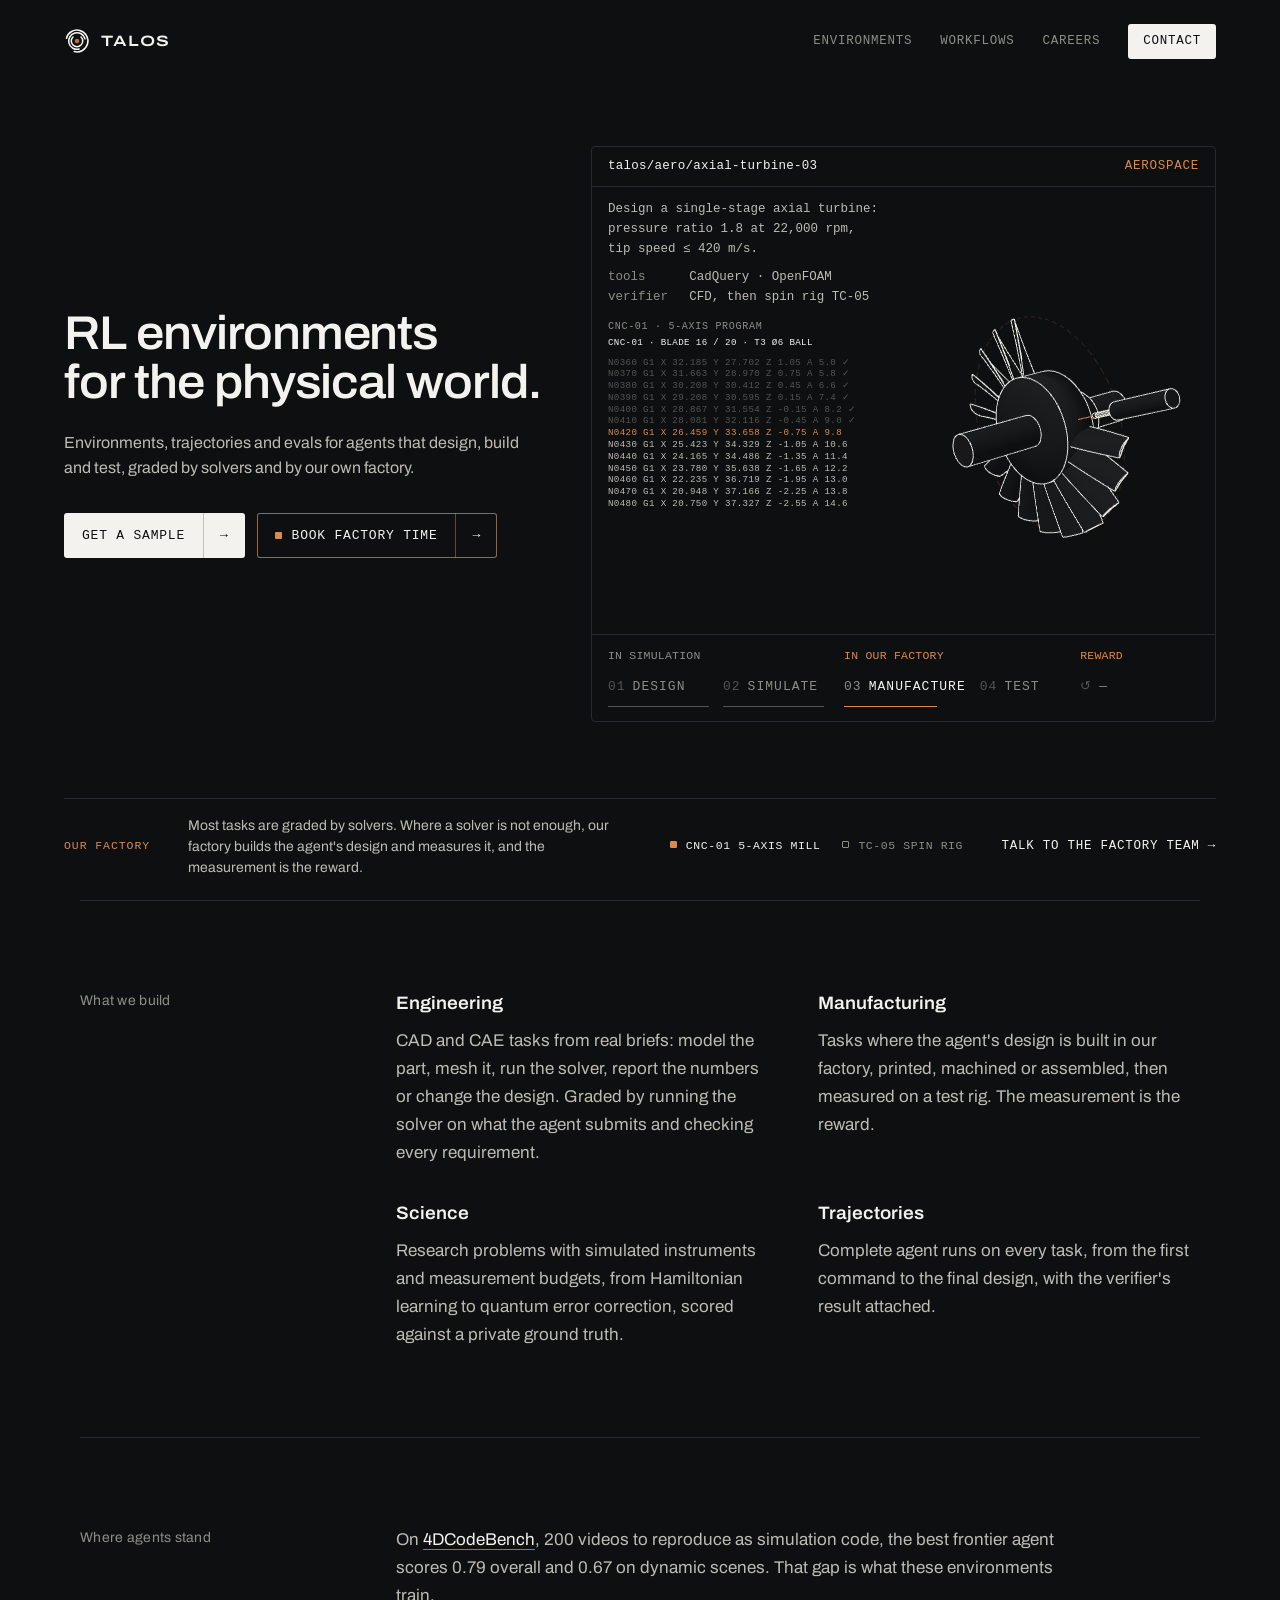
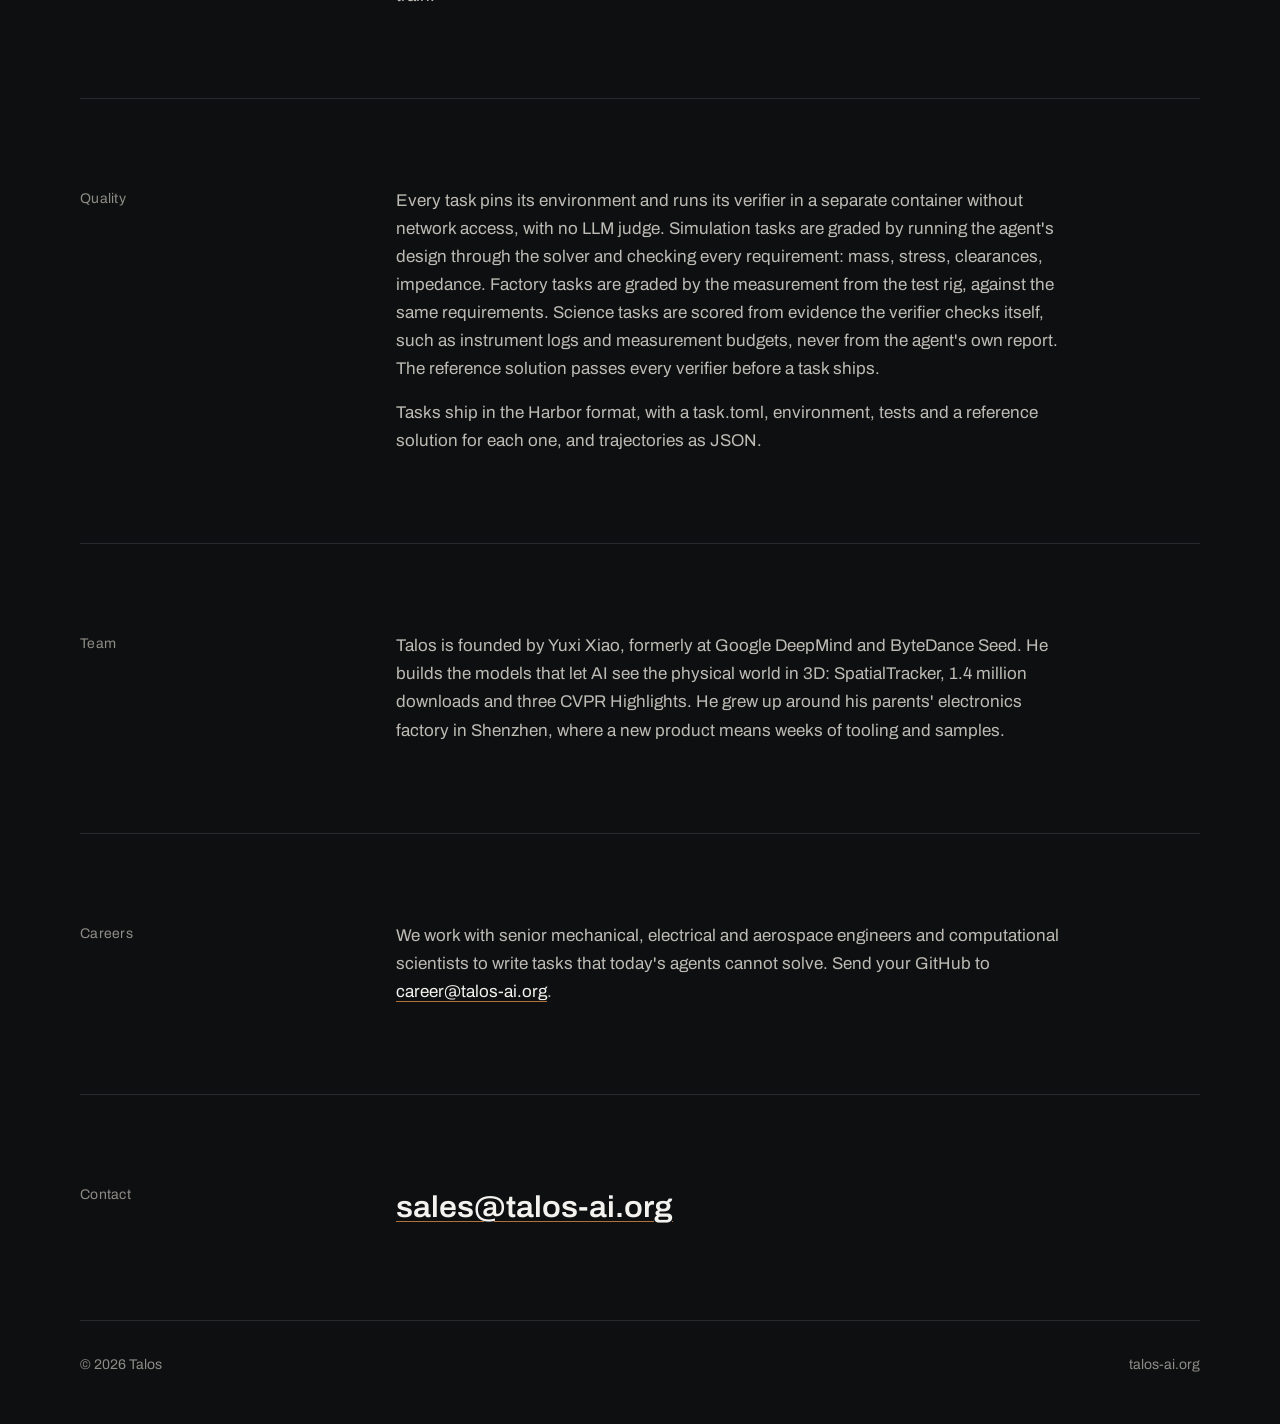
==== index.html @ b1396db5 "Align the copy with the hero, add proof, enlarge the panel type What we build now reads Engineering," ====
<!doctype html>
<html lang="en">
<head>
<meta charset="utf-8">
<meta name="viewport" content="width=device-width, initial-scale=1, viewport-fit=cover">
<meta name="description" content="RL environments, trajectories and evals for agents that design, build and test, graded by solvers and by our own factory.">
<link rel="icon" href="/favicon.ico" sizes="any">
<link rel="icon" href="/favicon.svg" type="image/svg+xml">
<link rel="apple-touch-icon" href="/apple-touch-icon.png">
<link rel="manifest" href="/site.webmanifest">
<meta name="theme-color" content="#0E0F11">
<meta property="og:type" content="website">
<meta property="og:title" content="Talos · RL environments for the physical world">
<meta property="og:description" content="RL environments, trajectories and evals for agents that design, build and test, graded by solvers and by our own factory.">
<meta property="og:url" content="https://talos-ai.org/">
<meta property="og:image" content="https://talos-ai.org/og-image.png">
<meta name="twitter:card" content="summary_large_image">
<title>Talos · RL environments for the physical world</title>
<link rel="preload" href="/fonts/archivo-variable.woff2" as="font" type="font/woff2" crossorigin>
<!-- the import map must precede any module load, modulepreload included -->
<script type="importmap">{"imports":{"three":"/vendor/three/three.module.min.js","three/addons/":"/vendor/three/addons/"}}</script>
<link rel="modulepreload" href="/vendor/three/three.module.min.js">
<script>
  // Review option: ?t=<seconds> freezes the hero animation at one moment.
</script>
<style>
@font-face {
  font-family: "Archivo";
  font-style: normal;
  font-weight: 100 900;
  font-stretch: 100% 125%;
  font-display: swap;
  src: url("/fonts/archivo-variable.woff2") format("woff2");
}
/* Layout: a quiet spec sheet. Small labels in a narrow left column, content on the right, hairlines between sections.
   The first screen is the hero: one environment running through design, simulation, manufacture and test. One typeface; bronze for links and for what the factory measured. */
:root {
  color-scheme: dark;
  --ink: #0E0F11;        /* page ground */
  --rule: #26292E;       /* hairlines */
  --paper: #F3F2EE;      /* headings, mark, button */
  --white: #FFFFFF;      /* button hover */
  --text: #BDBBB4;       /* body copy */
  --muted: #8E8C86;      /* labels, footer, background code */
  --bronze: #B0713A;     /* mark core, link underline, code keywords */
  --sans: "Archivo", "Helvetica Neue", Arial, sans-serif;
  --code: ui-monospace, "SF Mono", SFMono-Regular, Menlo, Consolas, monospace;
  --gutter: clamp(16px, 5vw, 64px);
}
*, *::before, *::after { box-sizing: border-box; }
html { background: var(--ink); -webkit-text-size-adjust: 100%; }
body {
  margin: 0;
  background: var(--ink);
  color: var(--text);
  font-family: var(--sans);
  font-size: 17px;
  line-height: 1.65;
  padding-inline: var(--gutter);
  padding-block: 0;
}
img, svg { max-width: 100%; }
[hidden] { display: none !important; }
a { color: var(--paper); text-decoration: underline; text-decoration-color: var(--bronze); text-underline-offset: 4px; text-decoration-thickness: 1px; }
a:hover { text-decoration-thickness: 2px; }
:focus-visible { outline: 2px solid var(--paper); outline-offset: 3px; border-radius: 2px; }
.wrap { max-width: 1120px; margin-inline: auto; }


.sec {
  display: grid;
  grid-template-columns: minmax(0, 1fr) minmax(0, 3fr);
  gap: 16px 48px;
  padding-block: clamp(48px, 7vw, 88px);
  border-top: 1px solid var(--rule);
}
.label { margin: 0; color: var(--muted); font-size: 14px; font-weight: 400; letter-spacing: 0.02em; }
.content { min-width: 0; }
.content > p { margin: 0; max-width: 40em; }
.content > p + p { margin-top: 16px; }

.offer { display: grid; grid-template-columns: repeat(2, minmax(0, 1fr)); gap: 32px 40px; margin: 0; }
.offer div { min-width: 0; }
.offer dt { color: var(--paper); font-size: 18px; font-weight: 600; font-stretch: 105%; }
.offer dd { margin: 8px 0 0; }

.email { font-size: clamp(22px, 2.6vw, 30px); font-weight: 600; font-stretch: 105%; overflow-wrap: anywhere; }

.foot { display: flex; flex-wrap: wrap; justify-content: space-between; gap: 8px 24px; padding-block: 32px 48px; border-top: 1px solid var(--rule); color: var(--muted); font-size: 14px; }
.foot a { color: var(--muted); text-decoration: none; }
.foot a:hover { color: var(--paper); }

@media (max-width: 900px) {
  .offer { grid-template-columns: minmax(0, 1fr); max-width: 40em; }
}
@media (max-width: 760px) {
  .sec { grid-template-columns: minmax(0, 1fr); }
}

/* first screen */
:root {
  --bg: var(--ink); --line: var(--paper); --mono: var(--code);
  --hot: #D98A4C;        /* simulated field, high end; what the factory built and measured */
  --cold: #6F9BD6;       /* simulated field, low end */
}

.top { display: flex; align-items: center; justify-content: space-between; gap: 16px; padding-block: 24px; }
.brand { display: inline-flex; align-items: center; gap: 11px; color: var(--line); text-decoration: none; }
.brand svg { width: 26px; height: 26px; flex: none; }
.brand span { font-size: 15px; font-weight: 600; font-stretch: 125%; letter-spacing: 0.1em; line-height: 1; }
.arc { fill: none; stroke: var(--line); stroke-width: 6; stroke-linecap: round; }
.core { fill: var(--bronze); }
.top nav { display: flex; align-items: center; gap: 28px; font: 12.5px/1 var(--mono); letter-spacing: 0.06em; text-transform: uppercase; }
.top nav a { color: var(--muted); text-decoration: none; }
.top nav a:hover { color: var(--line); }
.top nav a.cta { color: var(--bg); background: var(--line); padding: 11px 15px; border-radius: 3px; }
.top nav a.cta:hover { color: var(--bg); background: var(--white); }

.top-screen { min-height: 100vh; min-height: 100svh; min-width: 0; display: flex; flex-direction: column; }

/* first screen: the claim and the product on one row, then a thin band for the factory */
.hero {
  flex: 1;
  display: grid; grid-template-columns: minmax(0, 10fr) minmax(0, 13fr); align-items: center;
  gap: clamp(24px, 3.6vw, 64px);
  padding-block: clamp(8px, 2vh, 24px) clamp(20px, 3.5vh, 40px);
}
h1 {
  margin: 0; color: var(--line);
  font-size: clamp(36px, 3.7vw, 54px); font-weight: 560; font-stretch: 106%;
  line-height: 1.04; letter-spacing: -0.022em;
}
.sub { margin: 24px 0 0; max-width: 32em; font-size: clamp(16px, 1.2vw, 18px); line-height: 1.55; }
.actions { display: flex; align-items: center; flex-wrap: wrap; gap: 12px; margin-top: 32px; }
.btn {
  display: inline-flex; align-items: stretch; border-radius: 3px;
  background: var(--line); color: var(--bg); text-decoration: none;
  font: 13px/1 var(--mono); letter-spacing: 0.06em; text-transform: uppercase;
}
.btn span { display: flex; align-items: center; gap: 10px; padding: 16px 18px; }
.btn .arr { padding-inline: 16px; border-left: 1px solid color-mix(in srgb, var(--bg) 22%, transparent); }
.btn:hover .arr { opacity: 0.75; }
.btn.factory { background: transparent; color: var(--line); box-shadow: inset 0 0 0 1px color-mix(in srgb, var(--hot) 70%, transparent); }
.btn.factory .arr { border-left-color: color-mix(in srgb, var(--hot) 45%, transparent); }
.btn.factory i { width: 7px; height: 7px; background: var(--hot); border-radius: 1px; animation: blink 2.4s steps(2, jump-none) infinite; }
.btn.factory:hover { box-shadow: inset 0 0 0 1px var(--hot); }
@keyframes blink { 50% { opacity: 0.25; } }

/* the stage is one environment record: id on top, the brief and an instrument at the left, the episode at the right, the loop below */
.stage {
  position: relative; display: flex; flex-direction: column;
  height: clamp(440px, 64vh, 700px);
  border: 1px solid var(--rule); border-radius: 4px; overflow: hidden;
}
.stage-head {
  display: flex; justify-content: space-between; gap: 16px; padding: 11px 16px; border-bottom: 1px solid var(--rule);
  font: 12.5px/1.4 var(--mono); letter-spacing: 0.06em; text-transform: uppercase; color: var(--hot);
}
.stage-head .id { color: var(--line); text-transform: none; letter-spacing: 0.02em; }
.view { position: relative; flex: 1; min-height: 0; }
.view canvas { position: absolute; inset: 0; width: 100%; height: 100%; display: block; }
.spec { position: absolute; left: 16px; top: 12px; max-width: 44%; font: 12.5px/1.6 var(--mono); color: var(--muted); pointer-events: none; }
.spec p { margin: 0; }
.spec .brief { color: var(--text); margin-bottom: 8px; }
.spec .k { display: inline-block; width: 6.5em; }
.spec b { font-weight: 400; color: var(--text); }

/* the instrument: a drawing, a plot or a program, one per stage, in the column under the brief */
.inst { position: absolute; left: 16px; top: 104px; width: 42%; height: 240px; overflow: visible; pointer-events: none; }
.inst text { font: 11px var(--mono); fill: var(--muted); letter-spacing: 0.04em; }
.inst .it { font-size: 11.5px; letter-spacing: 0.07em; }
.inst .ink { fill: none; stroke: var(--line); stroke-width: 1; stroke-linecap: round; stroke-linejoin: round; }
.inst .thick { fill: none; stroke: var(--line); stroke-width: 2; stroke-linecap: round; stroke-linejoin: round; }
.inst .thin { fill: none; stroke: var(--muted); stroke-width: 0.8; stroke-linecap: round; }
.inst .hot { fill: none; stroke: var(--hot); stroke-width: 1.1; stroke-linecap: round; }
.inst .cold { fill: none; stroke: var(--cold); stroke-width: 1; stroke-linecap: round; }
.inst .dim { fill: none; stroke: var(--muted); stroke-width: 0.8; stroke-dasharray: 4 4; }
.inst .cl { fill: none; stroke: var(--muted); stroke-width: 0.7; stroke-dasharray: 10 3 2 3; }
.inst .fill { fill: var(--bg); stroke: var(--line); stroke-width: 1; stroke-linejoin: round; }
.inst .hatch { fill: none; stroke: var(--muted); stroke-width: 0.7; }
.inst .lbl { fill: var(--text); }
.inst .hl { fill: var(--hot); }
.inst .pen { fill: var(--hot); }
.inst .prog text { font-size: 10.5px; }
.inst .prog .cur { fill: var(--hot); }
.inst .prog .done { fill: var(--muted); opacity: 0.55; }
.inst .prog .todo { fill: var(--text); }
.inst .prog .hdr { fill: var(--line); }
.inst > g { opacity: 0; }

.chart {
  position: absolute; left: 16px; bottom: 14px; width: 42%; margin: 0;
  padding: 12px 14px 11px; border: 1px solid var(--rule); border-radius: 3px;
  background: color-mix(in srgb, var(--bg) 86%, transparent);
  font: 11.5px/1.45 var(--mono); letter-spacing: 0.05em; color: var(--muted);
  opacity: 0; pointer-events: none;
}
.chart .ct { color: var(--line); text-transform: uppercase; }
.chart svg { display: block; width: 100%; height: auto; margin: 8px 0 6px; overflow: visible; }
.chart .axis { fill: none; stroke: var(--rule); stroke-width: 1; }
.chart .pred { fill: none; stroke: var(--muted); stroke-width: 1.2; stroke-dasharray: 3 3; }
.chart .meas { fill: none; stroke: var(--hot); stroke-width: 1.6; }
.chart .dot { fill: var(--hot); }
.chart text { fill: var(--muted); font: 10px var(--mono); letter-spacing: 0.04em; }
.chart .legend { display: flex; gap: 14px; text-transform: uppercase; }
.chart .legend b { display: inline-block; width: 14px; height: 0; margin-right: 6px; vertical-align: middle; border-top: 1.6px solid var(--hot); }
.chart .legend .p b { border-top: 1.2px dashed var(--muted); }
.chart .readout { margin-top: 7px; color: var(--hot); opacity: 0; }

.loop {
  display: grid; grid-template-columns: 2fr 2fr 1.1fr; gap: 20px;
  padding: 12px 16px 14px; border-top: 1px solid var(--rule);
  font-family: var(--mono); text-transform: uppercase; letter-spacing: 0.06em;
}
.loop .label { display: block; margin-bottom: 10px; font-size: 11.5px; color: var(--muted); }
.loop .real .label { color: var(--hot); }
.loop ol { display: grid; grid-template-columns: 1fr 1fr; gap: 14px; margin: 0; padding: 0; list-style: none; }
.loop li, .loop .back { position: relative; padding-bottom: 9px; font-size: 13px; color: var(--muted); transition: color 0.3s; }
.loop li b, .loop .back b { font-weight: 400; opacity: 0.55; margin-right: 7px; }
.loop li::after, .loop .back::after {
  content: ""; position: absolute; left: 0; bottom: 0; height: 1px;
  width: calc(var(--p, 0) * 100%); background: var(--line);
}
.loop .real li::after, .loop .back::after { background: var(--hot); }
.loop .on { color: var(--line); }
.loop .done::after { opacity: 0.3; }
.loop .rv.has { color: var(--hot); }

/* the factory, as a supporting line under the product */
.fband {
  display: grid; grid-template-columns: auto minmax(0, 1fr) auto auto; align-items: center;
  gap: 12px clamp(20px, 3vw, 48px); padding: 16px 0 22px; border-top: 1px solid var(--rule);
  font-size: 14px; line-height: 1.5;
}
.flabel { font: 11.5px/1.4 var(--mono); letter-spacing: 0.08em; text-transform: uppercase; color: var(--hot); }
.fband p { margin: 0; max-width: 46em; }
.live {
  display: flex; gap: 22px; margin: 0; padding: 0; list-style: none; white-space: nowrap;
  font: 11.5px/1.4 var(--mono); letter-spacing: 0.05em; text-transform: uppercase; color: var(--muted);
}
.live i { display: inline-block; width: 7px; height: 7px; margin-right: 9px; vertical-align: 1px; border: 1px solid var(--muted); border-radius: 1px; }
.live .on { color: var(--line); }
.live .on i { background: var(--hot); border-color: var(--hot); }
.flink { font: 12.5px/1 var(--mono); letter-spacing: 0.06em; text-transform: uppercase; color: var(--line); text-decoration: none; white-space: nowrap; }
.fband, .fband p { color: var(--text); }
.flink:hover { color: var(--hot); }

.no-webgl canvas, .no-webgl .chart, .no-webgl .inst { display: none; }

@media (max-width: 980px) {
  .hero { grid-template-columns: 1fr; align-items: start; }
  .stage { height: clamp(420px, 64vh, 620px); }
  .fband { grid-template-columns: auto minmax(0, 1fr); }
  .live, .flink { grid-column: 2; }
}
@media (max-width: 760px) {
  .top nav a:not(.cta) { display: none; }
}
@media (max-width: 560px) {
  h1 { font-size: clamp(30px, 8.6vw, 38px); }
  .top nav { gap: 16px; }
  .loop { grid-template-columns: 1fr 1fr; }
  .loop .grp:last-child { display: none; }
  .chart, .inst { display: none; }
  .spec { max-width: 70%; }
  .live { display: none; }
}
@media (prefers-reduced-motion: reduce) {
  .btn.factory i { animation: none; }
}
</style>
</head>
<body>

<div class="top-screen" id="top">
<header class="top">
  <a class="brand" href="#" aria-label="Talos home">
    <svg viewBox="0 0 100 100" aria-hidden="true">
      <path class="arc" d="M65.56 34.44A22 22 0 1 1 34.44 34.44"></path>
      <path class="arc" d="M58.28 80.91A32 32 0 1 1 80.91 41.72"></path>
      <path class="arc" d="M9.43 39.13A42 42 0 1 1 39.13 90.57"></path>
      <circle class="core" cx="50" cy="50" r="9"></circle>
    </svg>
    <span>TALOS</span>
  </a>
  <nav aria-label="Main">
    <a href="#environments">Environments</a>
    <a href="/workflows/">Workflows</a>
    <a href="#careers">Careers</a>
    <a class="cta" href="#contact">Contact</a>
  </nav>
</header>

  <section class="hero">
    <div class="copy">
      <h1>RL environments<br>for the physical world.</h1>
      <p class="sub">Environments, trajectories and evals for agents that design, build and test, graded by solvers and by our own factory.</p>
      <div class="actions">
        <a class="btn" href="mailto:sales@talos-ai.org?subject=Data%20sample"><span>Get a sample</span><span class="arr" aria-hidden="true">→</span></a>
        <!-- swap the mailto for a booking link (Cal.com, Calendly) once there is one -->
        <a class="btn factory" href="mailto:sales@talos-ai.org?subject=Factory%20time"><span><i aria-hidden="true"></i>Book factory time</span><span class="arr" aria-hidden="true">→</span></a>
      </div>
    </div>

    <div class="stage" role="img" aria-label="One environment at a time: an FPGA carrier board, an axial turbine stage and a six-axis robot arm. The agent's design is drawn, simulated, manufactured in our factory and tested, and the measured result becomes the reward.">
      <div class="stage-head" aria-hidden="true"><span class="id">talos/ee/ddr3-carrier-07</span><span class="dom">Electrical</span></div>
      <div class="view">
        <canvas id="hero-canvas"></canvas>
        <div class="spec" aria-hidden="true">
          <p class="brief"></p>
          <p><span class="k">tools</span><b class="tools"></b></p>
          <p><span class="k">verifier</span><b class="verifier"></b></p>
        </div>

        <svg class="inst" viewBox="0 0 300 240" preserveAspectRatio="xMinYMin meet" aria-hidden="true">
          <text class="it" x="0" y="9"></text>
          <g class="g-design"></g>
          <g class="g-sim"></g>
          <g class="g-build prog"></g>
        </svg>

        <figure class="chart" aria-hidden="true">
          <div class="ct"></div>
          <svg viewBox="0 0 260 112">
            <defs><clipPath id="chart-reveal"><rect x="0" y="0" width="0" height="112"></rect></clipPath></defs>
            <path class="axis" d="M30 8V92H250"></path>
            <text class="yl" x="0" y="12"></text>
            <text class="xl" x="250" y="108" text-anchor="end"></text>
            <g clip-path="url(#chart-reveal)">
              <path class="pred"></path>
              <path class="meas"></path>
            </g>
            <circle class="dot" r="2.6" cx="-10" cy="-10"></circle>
          </svg>
          <div class="legend"><span class="m"><b></b>Measured</span><span class="p"><b></b>Simulated</span></div>
          <div class="readout"></div>
        </figure>
      </div>

      <div class="loop" aria-hidden="true">
        <div class="grp"><span class="label">In simulation</span>
          <ol><li data-stage="design"><b>01</b>Design</li><li data-stage="simulate"><b>02</b>Simulate</li></ol>
        </div>
        <div class="grp real"><span class="label">In our factory</span>
          <ol><li data-stage="build"><b>03</b>Manufacture</li><li data-stage="test"><b>04</b>Test</li></ol>
        </div>
        <div class="grp real"><span class="label">Reward</span>
          <div class="back" data-stage="feedback"><b>↺</b><span class="rv">—</span></div>
        </div>
      </div>
    </div>
  </section>

  <section class="fband" id="factory" aria-label="Our factory">
    <span class="flabel">Our factory</span>
    <p>Most tasks are graded by solvers. Where a solver is not enough, our factory builds the agent's design and measures it, and the measurement is the reward.</p>
    <ul class="live" aria-hidden="true">
      <li data-k="build"><i></i><span></span></li>
      <li data-k="test"><i></i><span></span></li>
    </ul>
    <a class="flink" href="mailto:sales@talos-ai.org?subject=Factory">Talk to the factory team →</a>
  </section>
</div>

<div class="wrap">
<main>
<section class="sec" id="environments" aria-labelledby="build-h">
  <h2 class="label" id="build-h">What we build</h2>
  <div class="content">
    <dl class="offer">
      <div>
        <dt>Engineering</dt>
        <dd>CAD and CAE tasks from real briefs: model the part, mesh it, run the solver, report the numbers or change the design. Graded by running the solver on what the agent submits and checking every requirement.</dd>
      </div>
      <div>
        <dt>Manufacturing</dt>
        <dd>Tasks where the agent's design is built in our factory, printed, machined or assembled, then measured on a test rig. The measurement is the reward.</dd>
      </div>
      <div>
        <dt>Science</dt>
        <dd>Research problems with simulated instruments and measurement budgets, from Hamiltonian learning to quantum error correction, scored against a private ground truth.</dd>
      </div>
      <div>
        <dt>Trajectories</dt>
        <dd>Complete agent runs on every task, from the first command to the final design, with the verifier's result attached.</dd>
      </div>
    </dl>
  </div>
</section>

<section class="sec" aria-labelledby="today-h">
  <h2 class="label" id="today-h">Where agents stand</h2>
  <div class="content">
    <p>On <a href="https://4dcodebench.com/">4DCodeBench</a>, 200 videos to reproduce as simulation code, the best frontier agent scores 0.79 overall and 0.67 on dynamic scenes. That gap is what these environments train.</p>
  </div>
</section>

<section class="sec" aria-labelledby="quality-h">
  <h2 class="label" id="quality-h">Quality</h2>
  <div class="content">
    <p>Every task pins its environment and runs its verifier in a separate container without network access, with no LLM judge. Simulation tasks are graded by running the agent's design through the solver and checking every requirement: mass, stress, clearances, impedance. Factory tasks are graded by the measurement from the test rig, against the same requirements. Science tasks are scored from evidence the verifier checks itself, such as instrument logs and measurement budgets, never from the agent's own report. The reference solution passes every verifier before a task ships.</p>
    <p>Tasks ship in the Harbor format, with a task.toml, environment, tests and a reference solution for each one, and trajectories as JSON.</p>
  </div>
</section>

<section class="sec" aria-labelledby="team-h">
  <h2 class="label" id="team-h">Team</h2>
  <div class="content">
    <p>Talos is founded by Yuxi Xiao, formerly at Google DeepMind and ByteDance Seed. He builds the models that let AI see the physical world in 3D: SpatialTracker, 1.4 million downloads and three CVPR Highlights. He grew up around his parents' electronics factory in Shenzhen, where a new product means weeks of tooling and samples.</p>
  </div>
</section>

<section class="sec" id="careers" aria-labelledby="careers-h">
  <h2 class="label" id="careers-h">Careers</h2>
  <div class="content">
    <p>We work with senior mechanical, electrical and aerospace engineers and computational scientists to write tasks that today's agents cannot solve. Send your GitHub to <a href="mailto:career@talos-ai.org?subject=Careers">career@talos-ai.org</a>.</p>
  </div>
</section>

<section class="sec" id="contact" aria-labelledby="contact-h">
  <h2 class="label" id="contact-h">Contact</h2>
  <div class="content">
    <a class="email" href="mailto:sales@talos-ai.org">sales@talos-ai.org</a>
  </div>
</section>
</main>

<footer class="foot">
  <span>© 2026 Talos</span>
  <a href="#top">talos-ai.org</a>
</footer>
</div>

<script type="module">
// The hero runs one environment per domain through the whole loop. Each stage has its own picture:
// design draws the 2D sheet at the left and the 3D model at the right; simulate puts physics on both;
// manufacture brings in the machine (a pick-and-place gantry, a 5-axis spindle, an assembly cell);
// test brings in the rig and the measured curve. Everything is generated here; nothing is loaded but three.js.
// Task briefs, station names, program lines, curves and rewards are illustrative placeholders. Replace them before this goes live.
import * as THREE from 'three';
import { mergeGeometries, mergeVertices } from 'three/addons/utils/BufferGeometryUtils.js';
import { MeshSurfaceSampler } from 'three/addons/math/MeshSurfaceSampler.js';

// colours are written to the screen exactly as the CSS gives them, so the canvas matches the page
THREE.ColorManagement.enabled = false;

const query = new URLSearchParams(location.search);
const REDUCED = matchMedia('(prefers-reduced-motion: reduce)').matches;
const TAU = Math.PI * 2;
const DEG = Math.PI / 180;

const STAGES = [
  { key: 'design', dur: 4.2 },
  { key: 'simulate', dur: 3.6 },
  { key: 'build', dur: 4.6 },
  { key: 'test', dur: 4.8 },
  { key: 'feedback', dur: 1.2 },
];
const SCENE_T = STAGES.reduce((s, x) => s + x.dur, 0);
const START = {};
{ let a = 0; for (const s of STAGES) { START[s.key] = a; a += s.dur; } }
// a frozen moment: ?t= wins; reduced motion shows the first environment under test
const FIXED_T = query.has('t') ? Number(query.get('t')) : REDUCED ? START.test + 4.4 : null;

const clamp01 = (x) => Math.min(1, Math.max(0, x));
const smooth = (a, b, x) => { const t = clamp01((x - a) / (b - a)); return t * t * (3 - 2 * t); };
const signed = (x, digits) => (x < 0 ? '−' : '+') + Math.abs(x).toFixed(digits);
const ease = (x) => { x = clamp01(x); return x < 0.5 ? 4 * x * x * x : 1 - Math.pow(-2 * x + 2, 3) / 2; };
const lerp = (a, b, t) => a + (b - a) * t;
const mod = (a, n) => ((a % n) + n) % n;
function rng(seed) {
  let s = seed >>> 0;
  return () => {
    s = (s + 0x6D2B79F5) >>> 0;
    let t = Math.imul(s ^ (s >>> 15), s | 1);
    t ^= t + Math.imul(t ^ (t >>> 7), t | 61);
    return ((t ^ (t >>> 14)) >>> 0) / 4294967296;
  };
}

// ---------------------------------------------------------------- shared state

const css = getComputedStyle(document.documentElement);
const cssColor = (name) => new THREE.Color(css.getPropertyValue(name).trim());
const U = {
  uBg: { value: cssColor('--bg') },
  uInk: { value: cssColor('--line') },
  uHot: { value: cssColor('--hot') },
  uCold: { value: cssColor('--cold') },
  uDark: { value: 1 },
  uReveal: { value: 0 },     // how much of the drawing is drawn, by stroke order
  uSim: { value: 0 },        // sweep of the simulated field, left to right
  uSimA: { value: 0 },
  uXMin: { value: -1 },
  uXMax: { value: 1 },
  uScan: { value: 0 },
  uPointA: { value: 0 },
  uShade: { value: 0 },
  uPx: { value: 1 },
};
const F = { plain: 0, gear: 1, pcb: 2, joint: 3 };

// ---------------------------------------------------------------- shaders

const FILL_VERT = /* glsl */ `
varying vec3 vLocal;
varying vec3 vWorld;
varying vec3 vN;
void main() {
  vLocal = position;
  vec4 w = modelMatrix * vec4(position, 1.0);
  vWorld = w.xyz;
  vN = normalize(mat3(modelMatrix) * normal);
  gl_Position = projectionMatrix * viewMatrix * w;
}`;

// The fill hides lines behind the part and carries the simulated field.
const FILL_FRAG = /* glsl */ `
uniform vec3 uBg, uInk, uHot, uCold;
uniform float uDark, uSim, uSimA, uXMin, uXMax, uShade;
uniform float uFieldType, uSimOn, uVis;
uniform vec4 uP;
varying vec3 vLocal;
varying vec3 vWorld;
varying vec3 vN;

// stress at the root of a ring of teeth or blades: uP = (root radius, count, band width, phase)
float fieldGear(vec3 p) {
  float r = length(p.xz);
  float ang = atan(-p.z, p.x);
  float d = (r - uP.x) / uP.z;
  float gap = 0.5 - 0.5 * cos(uP.y * (ang - uP.w));
  return exp(-d * d) * (0.35 + 0.65 * gap) + 0.16 * (1.0 - smoothstep(0.0, uP.x, r));
}
// board temperature: two hot spots on the top face, uP = (x1, z1, x2, z2)
float fieldPcb(vec3 p) {
  vec2 d1 = p.xz - uP.xy, d2 = p.xz - uP.zw;
  return 0.95 * exp(-dot(d1, d1) / 2.2) + 0.55 * exp(-dot(d2, d2) / 1.0) + 0.1;
}
// load at a joint: hot at the pivot, uP = (x, y, z, radius squared)
float fieldJoint(vec3 p) {
  vec3 d = p - uP.xyz;
  return 0.9 * exp(-dot(d, d) / uP.w) + 0.15;
}
float field(vec3 p) {
  if (uFieldType < 0.5) return 0.1 + 0.06 * sin(p.y * 0.5 + p.x * 0.2);
  if (uFieldType < 1.5) return fieldGear(p);
  if (uFieldType < 2.5) return fieldPcb(p);
  return fieldJoint(p);
}
// thin lines at every integer of v, faded out where they would crowd below a pixel
float gridLine(float v, float px) {
  float w = fwidth(v);
  if (w < 1e-5) return 0.0;
  float d = abs(fract(v - 0.5) - 0.5);
  return (1.0 - smoothstep(0.0, w * px, d)) * (1.0 - smoothstep(0.22, 0.45, w));
}
void main() {
  if (uVis < 0.01) discard;
  vec3 n = normalize(gl_FrontFacing ? vN : -vN);
  float lambert = clamp(dot(n, normalize(vec3(-0.4, 0.8, 0.45))), 0.0, 1.0);
  vec3 col = mix(uBg, uInk, uShade * (uDark > 0.5 ? lambert : 1.0 - lambert));
  if (uSimOn > 0.5 && uSimA > 0.0) {
    float xN = (vWorld.x - uXMin) / (uXMax - uXMin);
    float f = clamp(field(vLocal), 0.0, 1.0);
    float s = uSim * 1.25;
    float amt = (1.0 - smoothstep(s - 0.25, s, xN)) * uSimA;
    vec3 ramp = mix(uCold, uHot, smoothstep(0.2, 0.85, f));
    col = mix(col, ramp, amt * (0.08 + 0.22 * f + 0.7 * gridLine(f * 9.0, 1.3)));
  }
  gl_FragColor = vec4(col, 1.0);
}`;

const LINE_VERT = /* glsl */ `
attribute float key;
varying float vKey;
void main() {
  vKey = key;
  gl_Position = projectionMatrix * modelViewMatrix * vec4(position, 1.0);
}`;

// Lines appear in stroke order with a hot pen tip.
const LINE_FRAG = /* glsl */ `
uniform vec3 uInk, uHot;
uniform float uReveal, uVis, uAlpha;
varying float vKey;
void main() {
  if (vKey > uReveal) discard;
  vec3 c = mix(uInk, uHot, smoothstep(uReveal - 0.05, uReveal, vKey) * step(uReveal, 1.0));
  gl_FragColor = vec4(c, uAlpha * uVis);
}`;

const PTS_VERT = /* glsl */ `
attribute float dev;
attribute float key;
uniform float uScan, uPx;
varying float vDev;
varying float vOn;
void main() {
  vDev = dev;
  vOn = step(key, uScan);
  gl_Position = projectionMatrix * modelViewMatrix * vec4(position, 1.0);
  gl_PointSize = 2.0 * uPx * vOn;
}`;

// scan points: ink where the built part matches the design, hot or cold where it deviates
const PTS_FRAG = /* glsl */ `
uniform vec3 uInk, uHot, uCold;
uniform float uPointA;
varying float vDev;
varying float vOn;
void main() {
  if (vOn < 0.5) discard;
  vec2 q = gl_PointCoord - 0.5;
  if (dot(q, q) > 0.25) discard;
  float m = abs(vDev);
  vec3 c = mix(uInk, vDev > 0.0 ? uHot : uCold, smoothstep(0.12, 0.6, m));
  gl_FragColor = vec4(c, uPointA * (0.18 + 0.82 * smoothstep(0.1, 0.6, m)));
}`;

// ---------------------------------------------------------------- geometry helpers

const v2 = (x, y) => new THREE.Vector2(x, y);
const v3 = (x, y, z) => new THREE.Vector3(x, y, z);
const circle = (r, n, cx = 0, cy = 0) =>
  Array.from({ length: n }, (_, i) => new THREE.Vector2(cx + r * Math.cos((i / n) * TAU), cy + r * Math.sin((i / n) * TAU)));

// A 2D outline with holes, extruded along y. The outline's (x, y) becomes (x, -z).
function extrudeY(outline, holes, depth, y0 = -depth / 2) {
  const shape = new THREE.Shape(outline);
  shape.holes = holes.map((h) => new THREE.Path(h));
  const g = new THREE.ExtrudeGeometry(shape, { depth, bevelEnabled: false, curveSegments: 1 });
  g.rotateX(-Math.PI / 2);
  g.translate(0, y0, 0);
  return g;
}
const cyl = (r, y0, y1, seg = 32, x = 0, z = 0) => new THREE.CylinderGeometry(r, r, y1 - y0, seg, 1).translate(x, (y0 + y1) / 2, z);
const cylZ = (r, len, seg = 32, x = 0, y = 0, z = 0) => new THREE.CylinderGeometry(r, r, len, seg, 1).rotateX(Math.PI / 2).translate(x, y, z);
const box = (w, h, d, x, y, z) => new THREE.BoxGeometry(w, h, d).translate(x, y, z);
function prep(g) {
  if (g.index) g = g.toNonIndexed();
  for (const k of Object.keys(g.attributes)) if (k !== 'position' && k !== 'normal') g.deleteAttribute(k);
  if (!g.attributes.normal) g.computeVertexNormals();
  return g;
}
const merge = (list) => mergeGeometries(list.map(prep), false);

// A closed airfoil of unit chord, centred on the chord: trailing edge → upper side → leading edge → lower side → trailing edge.
function airfoil(n = 14, m = 0.12, p = 0.45, tt = 0.1) {
  const up = [], lo = [];
  for (let i = 0; i <= n; i++) {
    const x = 0.5 * (1 - Math.cos((i / n) * Math.PI));
    const yt = 5 * tt * (0.2969 * Math.sqrt(x) - 0.126 * x - 0.3516 * x * x + 0.2843 * x ** 3 - 0.1036 * x ** 4);
    const yc = x < p ? (m / (p * p)) * (2 * p * x - x * x) : (m / ((1 - p) ** 2)) * ((1 - 2 * p) + 2 * p * x - x * x);
    const dyc = x < p ? ((2 * m) / (p * p)) * (p - x) : ((2 * m) / ((1 - p) ** 2)) * (p - x);
    const th = Math.atan(dyc);
    up.push([x - yt * Math.sin(th) - 0.5, yc + yt * Math.cos(th)]);
    lo.push([x + yt * Math.sin(th) - 0.5, yc - yt * Math.cos(th)]);
  }
  return [...up.reverse(), ...lo.slice(1)];
}

// One turbine blade at angle theta around the y axis, from just inside the hub to the tip, twisting on the way out.
function bladeGeometry(theta, { rh, rt, c0, nr = 9, g0 = 28 * DEG, g1 = 52 * DEG }) {
  const prof = airfoil(12), M = prof.length, sec = [];
  for (let j = 0; j <= nr; j++) {
    const f = j / nr, r = rh - 0.06 + (rt - rh + 0.06) * f, c = c0 * (1 - 0.3 * f), g = g0 + (g1 - g0) * f;
    sec.push(prof.map(([u, v]) => {
      const a = (u * Math.cos(g) - v * Math.sin(g)) * c;   // axial
      const b = (u * Math.sin(g) + v * Math.cos(g)) * c;   // tangential
      return [r * Math.cos(theta) - b * Math.sin(theta), a, r * Math.sin(theta) + b * Math.cos(theta)];
    }));
  }
  const tri = [];
  const push = (q) => tri.push(q[0], q[1], q[2]);
  for (let j = 0; j < nr; j++) for (let i = 0; i < M - 1; i++) {
    const a = sec[j][i], b = sec[j][i + 1], c = sec[j + 1][i + 1], d = sec[j + 1][i];
    push(a); push(b); push(c); push(a); push(c); push(d);
  }
  const top = sec[nr], cx = top.reduce((s, q) => s + q[0], 0) / M, cy = top.reduce((s, q) => s + q[1], 0) / M, cz = top.reduce((s, q) => s + q[2], 0) / M;
  for (let i = 0; i < M - 1; i++) { push([cx, cy, cz]); push(top[i + 1]); push(top[i]); }
  const g = new THREE.BufferGeometry();
  g.setAttribute('position', new THREE.Float32BufferAttribute(tri, 3));
  g.computeVertexNormals();
  return g;
}

// Edges of a mesh: creases and open edges are drawn always; the rest are candidates for the silhouette.
function analyse(geometry, creaseDeg) {
  const g0 = new THREE.BufferGeometry();
  g0.setAttribute('position', geometry.getAttribute('position'));
  const g = mergeVertices(g0, 1e-4);
  const pos = g.getAttribute('position').array, idx = g.index.array;
  const nv = pos.length / 3, nt = idx.length / 3;
  const fn = new Float32Array(nt * 3), fc = new Float32Array(nt * 3), ok = new Uint8Array(nt);
  for (let t = 0; t < nt; t++) {
    const a = idx[3 * t] * 3, b = idx[3 * t + 1] * 3, c = idx[3 * t + 2] * 3;
    const ux = pos[b] - pos[a], uy = pos[b + 1] - pos[a + 1], uz = pos[b + 2] - pos[a + 2];
    const vx = pos[c] - pos[a], vy = pos[c + 1] - pos[a + 1], vz = pos[c + 2] - pos[a + 2];
    const nx = uy * vz - uz * vy, ny = uz * vx - ux * vz, nz = ux * vy - uy * vx;
    const len = Math.hypot(nx, ny, nz);
    if (len < 1e-12) continue;
    ok[t] = 1;
    fn[3 * t] = nx / len; fn[3 * t + 1] = ny / len; fn[3 * t + 2] = nz / len;
    fc[3 * t] = (pos[a] + pos[b] + pos[c]) / 3;
    fc[3 * t + 1] = (pos[a + 1] + pos[b + 1] + pos[c + 1]) / 3;
    fc[3 * t + 2] = (pos[a + 2] + pos[b + 2] + pos[c + 2]) / 3;
  }
  const map = new Map(), ea = [], eb = [], fa = [], fb = [];
  for (let t = 0; t < nt; t++) {
    if (!ok[t]) continue;
    for (let i = 0; i < 3; i++) {
      let p = idx[3 * t + i], q = idx[3 * t + ((i + 1) % 3)];
      if (p > q) [p, q] = [q, p];
      const key = p * nv + q, e = map.get(key);
      if (e === undefined) { map.set(key, ea.length); ea.push(p); eb.push(q); fa.push(t); fb.push(-1); }
      else if (fb[e] === -1) fb[e] = t;
      else fb[e] = -2;
    }
  }
  const cosT = Math.cos(creaseDeg * DEG);
  const st = [], ca = [], cb = [], cta = [], ctb = [];
  for (let e = 0; e < ea.length; e++) {
    const ta = fa[e], tb = fb[e];
    if (tb < 0) { st.push(ea[e], eb[e]); continue; }
    const d = fn[3 * ta] * fn[3 * tb] + fn[3 * ta + 1] * fn[3 * tb + 1] + fn[3 * ta + 2] * fn[3 * tb + 2];
    if (d < cosT) st.push(ea[e], eb[e]);
    else if (d < 0.99995) { ca.push(ea[e]); cb.push(eb[e]); cta.push(ta); ctb.push(tb); }
  }
  return {
    pos, fn, fc, statics: Uint32Array.from(st),
    ca: Uint32Array.from(ca), cb: Uint32Array.from(cb), cta: Uint32Array.from(cta), ctb: Uint32Array.from(ctb), n: ca.length,
  };
}

// One rigid part: its fill, its fixed lines, its silhouette (rebuilt every frame) and optional detail lines.
// show: 'always' for the design itself, 'build' for the machine, 'test' for the rig.
function makePart(geometry, o = {}) {
  geometry = prep(geometry);
  const show = o.show ?? 'always';
  const own = {
    uFieldType: { value: o.field ?? F.plain },
    uP: { value: new THREE.Vector4().fromArray(o.P ?? [0, 0, 1, 0]) },
    uSimOn: { value: o.sim === false ? 0 : 1 },
    uVis: { value: show === 'always' ? 1 : 0 },
  };
  const fill = new THREE.ShaderMaterial({
    uniforms: { ...U, ...own }, vertexShader: FILL_VERT, fragmentShader: FILL_FRAG,
    side: THREE.DoubleSide, polygonOffset: true, polygonOffsetFactor: 1, polygonOffsetUnits: 1,
  });
  const lineMat = (alpha) => new THREE.ShaderMaterial({
    uniforms: { ...U, uVis: own.uVis, uAlpha: { value: alpha } },
    vertexShader: LINE_VERT, fragmentShader: LINE_FRAG, transparent: true, depthWrite: false,
  });
  const lineGeo = (positions) => {
    const g = new THREE.BufferGeometry();
    g.setAttribute('position', new THREE.BufferAttribute(positions, 3));
    g.setAttribute('key', new THREE.BufferAttribute(new Float32Array(positions.length / 3), 1));
    return g;
  };
  const mesh = new THREE.Mesh(geometry, fill);
  const A = analyse(geometry, o.crease ?? 35);

  const sp = new Float32Array(A.statics.length * 3);
  for (let i = 0; i < A.statics.length; i++) {
    const v = A.statics[i] * 3;
    sp[3 * i] = A.pos[v]; sp[3 * i + 1] = A.pos[v + 1]; sp[3 * i + 2] = A.pos[v + 2];
  }
  const material = lineMat(o.alpha ?? 0.92);
  const lines = new THREE.LineSegments(lineGeo(sp), material);

  const silPos = new Float32Array(Math.max(1, A.n) * 6), silKey = new Float32Array(Math.max(1, A.n) * 2);
  const dg = new THREE.BufferGeometry();
  dg.setAttribute('position', new THREE.BufferAttribute(silPos, 3).setUsage(THREE.DynamicDrawUsage));
  dg.setAttribute('key', new THREE.BufferAttribute(silKey, 1).setUsage(THREE.DynamicDrawUsage));
  dg.setDrawRange(0, 0);
  const sil = new THREE.LineSegments(dg, material);

  const detail = o.detail ? new THREE.LineSegments(lineGeo(o.detail), lineMat(o.detailAlpha ?? 0.4)) : null;
  for (const l of [lines, sil, detail]) if (l) { l.frustumCulled = false; l.renderOrder = 1; mesh.add(l); }
  return { mesh, own, A, lines, sil, silPos, silKey, candKey: new Float32Array(A.n), detail, show };
}

// Silhouette edges: one face towards the camera, the other away. cam is in the part's own coordinates.
function updateSilhouette(part, cam, reveal) {
  const { pos, fn, fc, ca, cb, cta, ctb, n } = part.A;
  const out = part.silPos, okey = part.silKey, ck = part.candKey;
  let m = 0;
  for (let e = 0; e < n; e++) {
    if (ck[e] > reveal) continue;
    const a = cta[e] * 3, b = ctb[e] * 3;
    const da = fn[a] * (cam.x - fc[a]) + fn[a + 1] * (cam.y - fc[a + 1]) + fn[a + 2] * (cam.z - fc[a + 2]);
    const db = fn[b] * (cam.x - fc[b]) + fn[b + 1] * (cam.y - fc[b + 1]) + fn[b + 2] * (cam.z - fc[b + 2]);
    if ((da > 0) === (db > 0)) continue;
    const p = ca[e] * 3, q = cb[e] * 3, o = m * 6;
    out[o] = pos[p]; out[o + 1] = pos[p + 1]; out[o + 2] = pos[p + 2];
    out[o + 3] = pos[q]; out[o + 4] = pos[q + 1]; out[o + 5] = pos[q + 2];
    okey[2 * m] = okey[2 * m + 1] = ck[e];
    m++;
  }
  const g = part.sil.geometry;
  g.attributes.position.needsUpdate = true;
  g.attributes.key.needsUpdate = true;
  g.setDrawRange(0, m * 2);
}

// Integrates a speed profile over one scene, so a frozen ?t= shows the same angle as the running loop.
function spinTable(speed) {
  const dt = 1 / 120, n = Math.ceil(SCENE_T / dt) + 2, tab = new Float32Array(n);
  for (let i = 1; i < n; i++) tab[i] = tab[i - 1] + speed((i - 0.5) * dt) * dt;
  return (l) => {
    const x = l / dt, i = Math.min(n - 2, Math.max(0, Math.floor(x)));
    return tab[i] + (tab[i + 1] - tab[i]) * (x - i);
  };
}

// hot helper lines (tool paths, rays, guides): a Line or LineLoop whose opacity the scene drives
function hotLine(pts, loop = false, dashed = false) {
  const g = new THREE.BufferGeometry().setFromPoints(pts);
  const m = dashed
    ? new THREE.LineDashedMaterial({ color: U.uHot.value, dashSize: 0.12, gapSize: 0.08, transparent: true, opacity: 0, depthWrite: false })
    : new THREE.LineBasicMaterial({ color: U.uHot.value, transparent: true, opacity: 0, depthWrite: false });
  const l = loop ? new THREE.LineLoop(g, m) : new THREE.Line(g, m);
  if (dashed) l.computeLineDistances();
  l.frustumCulled = false;
  l.renderOrder = 2;
  return l;
}
// a polyline on a flat face, as detail-line segments
function polySegs(polys, y) {
  const out = [];
  for (const pl of polys) for (let i = 0; i < pl.length - 1; i++) out.push(pl[i][0], y, pl[i][1], pl[i + 1][0], y, pl[i + 1][1]);
  return new Float32Array(out);
}
function polyLength(pl) { let L = 0; for (let i = 1; i < pl.length; i++) L += Math.hypot(pl[i][0] - pl[i - 1][0], pl[i][1] - pl[i - 1][1]); return L; }
function polyAt(pl, s) {
  for (let i = 1; i < pl.length; i++) {
    const d = Math.hypot(pl[i][0] - pl[i - 1][0], pl[i][1] - pl[i - 1][1]);
    if (s <= d) { const u = d > 0 ? s / d : 0; return [pl[i - 1][0] + (pl[i][0] - pl[i - 1][0]) * u, pl[i - 1][1] + (pl[i][1] - pl[i - 1][1]) * u]; }
    s -= d;
  }
  return pl[pl.length - 1];
}

// ---------------------------------------------------------------- 2D helpers (the instrument is a 300 × 240 sheet)

const f1 = (x) => (+x).toFixed(1);
const PL = (pts) => pts.map((q, i) => (i ? 'L' : 'M') + f1(q[0]) + ' ' + f1(q[1])).join('');
const circ = (cx, cy, r) => `M${f1(cx + r)} ${f1(cy)}A${r} ${r} 0 1 0 ${f1(cx - r)} ${f1(cy)}A${r} ${r} 0 1 0 ${f1(cx + r)} ${f1(cy)}`;
const rect = (x, y, w, h) => `M${f1(x)} ${f1(y)}H${f1(x + w)}V${f1(y + h)}H${f1(x)}Z`;
const arc = (cx, cy, r, a0, a1) => `M${f1(cx + r * Math.cos(a0))} ${f1(cy + r * Math.sin(a0))}A${r} ${r} 0 ${a1 - a0 > Math.PI ? 1 : 0} 1 ${f1(cx + r * Math.cos(a1))} ${f1(cy + r * Math.sin(a1))}`;
// dimension lines with arrowheads and extension lines
const dimH = (x0, x1, y, ext) => `M${f1(x0)} ${f1(y - ext)}V${f1(y + 3)}M${f1(x1)} ${f1(y - ext)}V${f1(y + 3)}M${f1(x0)} ${f1(y)}H${f1(x1)}M${f1(x0 + 6)} ${f1(y - 2.2)}L${f1(x0)} ${f1(y)}L${f1(x0 + 6)} ${f1(y + 2.2)}M${f1(x1 - 6)} ${f1(y - 2.2)}L${f1(x1)} ${f1(y)}L${f1(x1 - 6)} ${f1(y + 2.2)}`;
const dimV = (y0, y1, x, ext) => `M${f1(x - ext)} ${f1(y0)}H${f1(x + 3)}M${f1(x - ext)} ${f1(y1)}H${f1(x + 3)}M${f1(x)} ${f1(y0)}V${f1(y1)}M${f1(x - 2.2)} ${f1(y0 + 6)}L${f1(x)} ${f1(y0)}L${f1(x + 2.2)} ${f1(y0 + 6)}M${f1(x - 2.2)} ${f1(y1 - 6)}L${f1(x)} ${f1(y1)}L${f1(x + 2.2)} ${f1(y1 - 6)}`;
// an airfoil as a path: chord c, stagger g (radians, nose down for positive), centred at (cx, cy)
function airfoilPath(cx, cy, c, g, m = 0.12, p = 0.45, tt = 0.1) {
  const pts = airfoil(14, m, p, tt).map(([u, v]) => [cx + (u * Math.cos(g) - v * Math.sin(g)) * c, cy - (u * Math.sin(g) + v * Math.cos(g)) * c]);
  return PL(pts) + 'Z';
}

// ---------------------------------------------------------------- the three environments

// FPGA carrier board: 10 × 7 board, components on the top face at y = 0.08, traces drawn on the face.
function pcbScene() {
  const BW = 10, BD = 7, Y = 0.08;
  const COMPS = [
    { ref: 'U1', pkg: 'BGA-484', x: -1.6, z: 0.2, w: 2.2, d: 2.2, h: 0.22, kind: 'bga' },
    { ref: 'U2', pkg: 'FBGA-96', x: 1.4, z: 1.6, w: 1.2, d: 2.0, h: 0.14, kind: 'box' },
    { ref: 'U3', pkg: 'FBGA-96', x: 2.9, z: 1.6, w: 1.2, d: 2.0, h: 0.14, kind: 'box' },
    { ref: 'U4', pkg: 'QFP-64', x: 2.4, z: -1.6, w: 1.4, d: 1.4, h: 0.2, kind: 'qfp' },
    { ref: 'L1', pkg: 'IND-1008', x: -3.8, z: 0.0, w: 0.9, d: 0.9, h: 0.5, kind: 'box' },
    { ref: 'Y1', pkg: 'XTAL-3225', x: -0.2, z: -2.3, w: 0.5, d: 0.3, h: 0.15, kind: 'box' },
    { ref: 'C1', pkg: 'CAP-D8', x: -3.0, z: 2.6, r: 0.35, h: 0.75, kind: 'cyl' },
    { ref: 'C2', pkg: 'CAP-D8', x: -1.8, z: 2.6, r: 0.35, h: 0.75, kind: 'cyl' },
    { ref: 'C3', pkg: 'CAP-D8', x: -0.6, z: 2.6, r: 0.35, h: 0.75, kind: 'cyl' },
    { ref: 'J1', pkg: 'HDR-2x10', x: -3.9, z: -2.2, w: 1.6, d: 0.9, h: 0.7, kind: 'box' },
    { ref: 'J2', pkg: 'USB-C', x: -4.5, z: 1.5, w: 0.9, d: 0.9, h: 0.35, kind: 'box' },
    { ref: 'C10-15', pkg: '0402', pts: Array.from({ length: 6 }, (_, i) => [-2.5 + 0.35 * i, -1.35]), kind: 'passives' },
    { ref: 'R20-25', pkg: '0402', pts: Array.from({ length: 6 }, (_, i) => [-2.4 + 0.33 * i, 1.65]), kind: 'passives' },
    { ref: 'R30-34', pkg: '0402', pts: Array.from({ length: 5 }, (_, i) => [2.1 + 0.32 * i, -0.3]), kind: 'passives' },
  ];
  const ORDER = ['C10-15', 'R20-25', 'R30-34', 'Y1', 'U4', 'U2', 'U3', 'U1', 'L1', 'C1', 'C2', 'C3', 'J2', 'J1'];

  // traces: a 16-line DDR fly-by bus, four differential pairs from the header, six lines from the QFP, the USB pair, power
  const traces = [];
  for (let i = 0; i < 16; i++) {
    const z0 = -0.75 + 0.1 * i, zt = 0.7 + 0.12 * i, xj = 0.0 + 0.025 * i;
    traces.push([[-0.5, z0], [xj, z0], [xj + (zt - z0), zt], [0.8, zt]]);
    traces.push([[2.0, zt], [2.3, zt]]);
  }
  for (let i = 0; i < 8; i++) {
    const z0 = -2.55 + 0.09 * i, zt = -0.8 + 0.1 * i, xj = -3.0 + 0.025 * i;
    traces.push([[-3.1, z0], [xj, z0], [xj + (zt - z0), zt], [-2.7, zt]]);
  }
  for (let i = 0; i < 6; i++) {
    const zq = -2.05 + 0.13 * i, xf = -1.0 - 0.15 * i, d = 0.35;
    traces.push([[1.7, zq], [xf + d, zq], [xf, zq + d], [xf, -0.9]]);
  }
  traces.push([[-4.05, 1.35], [-3.6, 1.35], [-3.35, 1.1], [-2.7, 1.1]], [[-4.05, 1.55], [-3.5, 1.55], [-3.2, 1.25], [-2.7, 1.25]]);
  traces.push([[-3.35, 0.0], [-2.7, 0.0]]);
  const testPts = [traces[0][3], traces[10][3], traces[30][3], traces[33][3], traces[42][3], traces[44][3]];

  const PP = { field: F.pcb, P: [-1.6, 0.2, 2.4, -1.6] };
  const holes = [[-4.5, -3.0], [4.5, -3.0], [4.5, 3.0], [-4.5, 3.0]].map(([x, z]) => circle(0.16, 24, x, -z));
  const board = makePart(extrudeY([v2(-5, 3.5), v2(5, 3.5), v2(5, -3.5), v2(-5, -3.5)], holes, 0.16), { ...PP, detail: polySegs(traces, Y + 0.005), detailAlpha: 0.42 });
  const compGeo = (c) => {
    if (c.kind === 'bga') return merge([box(c.w, c.h, c.d, c.x, Y + c.h / 2, c.z), box(c.w * 0.5, 0.06, c.d * 0.5, c.x, Y + c.h + 0.03, c.z)]);
    if (c.kind === 'box') return box(c.w, c.h, c.d, c.x, Y + c.h / 2, c.z);
    if (c.kind === 'cyl') return cyl(c.r, Y, Y + c.h, 24, c.x, c.z);
    if (c.kind === 'passives') return merge(c.pts.map(([x, z]) => box(0.2, 0.08, 0.1, x, Y + 0.04, z)));
    const g = [box(c.w, c.h, c.d, c.x, Y + c.h / 2, c.z)];   // qfp: body and eight pins a side
    for (let i = 0; i < 8; i++) {
      const o = -0.56 + 0.16 * i;
      g.push(box(0.26, 0.04, 0.07, c.x - c.w / 2 - 0.1, Y + 0.02, c.z + o), box(0.26, 0.04, 0.07, c.x + c.w / 2 + 0.1, Y + 0.02, c.z + o));
      g.push(box(0.07, 0.04, 0.26, c.x + o, Y + 0.02, c.z - c.d / 2 - 0.1), box(0.07, 0.04, 0.26, c.x + o, Y + 0.02, c.z + c.d / 2 + 0.1));
    }
    return merge(g);
  };
  const comps = COMPS.map((c) => ({ ...c, part: makePart(compGeo(c), PP) }));
  const byRef = Object.fromEntries(comps.map((c) => [c.ref, c]));
  const slotPos = (ref) => { const c = byRef[ref]; return c.pts ? [c.pts[Math.floor(c.pts.length / 2)][0], c.pts[0][1]] : [c.x, c.z]; };

  // the pick-and-place gantry: two rails, a beam that runs along x, a head that runs along the beam
  const rails = makePart(merge([box(10.8, 0.12, 0.16, 0, 1.55, -3.95), box(10.8, 0.12, 0.16, 0, 1.55, 3.95), box(0.3, 1.6, 0.3, -5.25, 0.8, -3.95), box(0.3, 1.6, 0.3, -5.25, 0.8, 3.95), box(0.3, 1.6, 0.3, 5.25, 0.8, -3.95), box(0.3, 1.6, 0.3, 5.25, 0.8, 3.95)]), { show: 'build', sim: false });
  const beam = makePart(box(0.32, 0.18, 8.2, 0, 1.64, 0), { show: 'build', sim: false });
  const head = makePart(merge([box(0.5, 0.5, 0.5, 0, 1.2, 0), cyl(0.05, 0.42, 0.95, 12)]), { show: 'build', sim: false });

  // two flying probes, one from each side of the board
  const probeGeo = () => merge([cyl(0.035, 0, 0.8, 10), cyl(0.16, 0.8, 1.6, 16), box(0.28, 0.28, 2.4, 0, 1.7, 1.2)]);
  const probeA = makePart(probeGeo(), { show: 'test', sim: false }), probeB = makePart(probeGeo(), { show: 'test', sim: false });
  probeB.mesh.rotation.y = Math.PI;
  const contact = hotLine(circle(0.12, 24).map((q) => v3(q.x, Y + 0.02, q.y)), true);
  const contact2 = hotLine(circle(0.12, 24).map((q) => v3(q.x, Y + 0.02, q.y)), true);

  // signal pulses racing along the traces during simulation
  const NP = traces.length * 2, pulseGeo = new THREE.BufferGeometry();
  pulseGeo.setAttribute('position', new THREE.BufferAttribute(new Float32Array(NP * 3), 3).setUsage(THREE.DynamicDrawUsage));
  const pulses = new THREE.Points(pulseGeo, new THREE.PointsMaterial({ color: U.uHot.value, size: 3.5, sizeAttenuation: false, transparent: true, opacity: 0, depthWrite: false }));
  pulses.frustumCulled = false;
  const traceLen = traces.map(polyLength);

  const moveProbe = (part, ring, pt, lift) => {
    part.mesh.position.set(pt[0], Y + lift, pt[1]);
    ring.position.set(pt[0], 0, pt[1]);
    ring.material.opacity = lift < 0.01 ? 0.9 : 0;
  };

  return {
    domain: 'Electrical', name: 'FPGA carrier board',
    spec: { id: 'talos/ee/ddr3-carrier-07', brief: 'Route a 32-bit DDR3 bus to two memory chips: skew ≤ 25 ps, impedance 50 ± 5 Ω.', tools: 'KiCad · openEMS', verifier: 'solver, then TDR on TC-04' },
    reward: 0.66, factory: { build: 'PP-01 pick-and-place', test: 'TC-04 flying probe' },
    parts: [board, ...comps.map((c) => c.part), rails, beam, head, probeA, probeB],
    extras: [pulses, contact, contact2],
    elev: 0.95, zoom: 0.8, keyMode: 'x', seed: 7, spin0: 0.3, yaw: 0.03,
    update(l, st, p, t, ctx) {
      // components: placed one by one during manufacture, present otherwise
      const n = ORDER.length, slot = Math.min(n - 1, Math.floor(p * n)), loc = p * n - slot;
      for (const c of comps) {
        const k = ORDER.indexOf(c.ref);
        c.part.own.uVis.value = st !== 'build' ? 1 : k < slot || (k === slot && loc > 0.62) ? 1 : 0;
      }
      if (st === 'build') {
        const prev = slotPos(ORDER[Math.max(0, slot - 1)]), cur = slotPos(ORDER[slot]);
        const u = ease(smooth(0, 0.5, loc)), x = lerp(slot ? prev[0] : -5.2, cur[0], u), z = lerp(slot ? prev[1] : 0, cur[1], u);
        const dip = 0.55 * (smooth(0.5, 0.62, loc) - smooth(0.75, 0.95, loc));
        beam.mesh.position.x = x;
        head.mesh.position.set(x, -dip, z);
      }
      // pulses along the traces
      pulses.material.opacity = st === 'simulate' ? 0.9 * smooth(0.05, 0.3, p) : 0;
      if (st === 'simulate') {
        const a = pulseGeo.attributes.position.array;
        for (let i = 0; i < NP; i++) {
          const ti = i >> 1, L = traceLen[ti], s = mod((i & 1 ? 0.5 * L : 0) + t * 1.4 + ti * 0.37, L);
          const q = polyAt(traces[ti], s);
          a[3 * i] = q[0]; a[3 * i + 1] = Y + 0.03; a[3 * i + 2] = q[1];
        }
        pulseGeo.attributes.position.needsUpdate = true;
      }
      // flying probes: six test points, the two probes alternate
      const vis = ctx.testVis;
      if (vis > 0) {
        const k = Math.min(5, Math.floor(p * 6)), lk = p * 6 - k;
        const ia = k - (k % 2), ib = Math.min(5, ia + 1);
        const liftA = k % 2 === 0 ? 0.5 * (1 - smooth(0.1, 0.45, lk)) : 0, liftB = k % 2 === 1 ? 0.5 * (1 - smooth(0.1, 0.45, lk)) : 0.5;
        moveProbe(probeA, contact, testPts[ia], liftA);
        moveProbe(probeB, contact2, testPts[ib], k % 2 === 1 ? liftB : 0.5);
        contact.material.opacity *= vis; contact2.material.opacity *= vis;
      } else { contact.material.opacity = contact2.material.opacity = 0; }
    },
    chart: {
      title: 'TDR · DQ3 impedance', xl: 'position along trace', yl: 'Ω', xr: [0, 1], yr: [40, 60],
      pred: (x) => 50 + 0.6 * Math.sin(x * 9),
      meas: (x) => 50.4 + 0.5 * Math.sin(x * 11) - 5.5 * Math.exp(-(((x - 0.32) / 0.04) ** 2)) - 3.8 * Math.exp(-(((x - 0.64) / 0.04) ** 2)) + 2.2 * smooth(0.85, 1, x),
      readout: (c) => `Impedance ${signed(c.meas(0.32) - c.pred(0.32), 1)} Ω at via 2 vs simulation`,
    },
    titles: { design: 'Drawing · layout, top layer', simulate: 'SI · eye diagram, DQ3 @ 1.6 Gb/s', build: 'PP-01 · placement program' },
    drawing() {
      const X = (x) => 20 + (x + 5) * 26, Z = (z) => 26 + (z + 3.5) * 26, S = 26;
      const paths = [], texts = [];
      paths.push({ d: rect(X(-5), Z(-3.5), BW * S, BD * S), c: 'ink' });
      for (const [x, z] of [[-4.5, -3], [4.5, -3], [4.5, 3], [-4.5, 3]]) paths.push({ d: circ(X(x), Z(z), 4), c: 'thin' });
      for (const c of COMPS) {
        if (c.kind === 'passives') { paths.push({ d: c.pts.map(([x, z]) => rect(X(x) - 2.6, Z(z) - 1.3, 5.2, 2.6)).join(''), c: 'thin' }); continue; }
        if (c.kind === 'cyl') { paths.push({ d: circ(X(c.x), Z(c.z), c.r * S) + `M${f1(X(c.x) - 3)} ${f1(Z(c.z))}h6M${f1(X(c.x))} ${f1(Z(c.z) - 3)}v6`, c: 'ink' }); continue; }
        paths.push({ d: rect(X(c.x) - (c.w * S) / 2, Z(c.z) - (c.d * S) / 2, c.w * S, c.d * S), c: 'ink' });
        if (c.kind === 'bga') { let d = ''; for (let i = 1; i < 6; i++) { const o = (c.w * S * i) / 6; d += `M${f1(X(c.x) - (c.w * S) / 2 + o)} ${f1(Z(c.z) - (c.d * S) / 2)}v${f1(c.d * S)}M${f1(X(c.x) - (c.w * S) / 2)} ${f1(Z(c.z) - (c.d * S) / 2 + o)}h${f1(c.w * S)}`; } paths.push({ d, c: 'thin' }); paths.push({ d: circ(X(c.x) - (c.w * S) / 2 + 5, Z(c.z) - (c.d * S) / 2 + 5, 1.6), c: 'ink' }); }
        if (c.kind === 'qfp') { let d = ''; for (let i = 0; i < 8; i++) { const o = (-0.56 + 0.16 * i) * S; d += `M${f1(X(c.x) - (c.w * S) / 2)} ${f1(Z(c.z) + o)}h-6M${f1(X(c.x) + (c.w * S) / 2)} ${f1(Z(c.z) + o)}h6M${f1(X(c.x) + o)} ${f1(Z(c.z) - (c.d * S) / 2)}v-6M${f1(X(c.x) + o)} ${f1(Z(c.z) + (c.d * S) / 2)}v6`; } paths.push({ d, c: 'thin' }); }
      }
      for (const tr of traces) paths.push({ d: PL(tr.map(([x, z]) => [X(x), Z(z)])), c: 'thin' });
      paths.push({ d: dimH(X(-5), X(5), Z(3.5) + 14, 10), c: 'thin' });
      paths.push({ d: dimV(Z(-3.5), Z(3.5), X(5) + 12, 8), c: 'thin' });
      texts.push({ x: X(0), y: Z(3.5) + 24, s: '100.0', anchor: 'middle', at: 0.93 });
      texts.push({ x: X(5) + 16, y: Z(0) + 3, s: '70.0', at: 0.96 });
      texts.push({ x: X(-5), y: 236, s: 'DDR3-CARRIER-07 · REV B · 8 LAYERS · 1:2', at: 0.98, c: 'hl' });
      return { paths, texts };
    },
    sim: { kind: 'eye' },
    program: {
      header: (p) => `PP-01 · PLACE ${Math.min(ORDER.length, Math.floor(p * ORDER.length) + 1)} / ${ORDER.length} · NOZZLE 2`,
      lines: ORDER.map((ref) => { const c = byRef[ref], q = slotPos(ref); return `${ref.padEnd(7)} ${c.pkg.padEnd(10)} X${((q[0] + 5) * 10).toFixed(1).padStart(5)}  Y${((q[1] + 3.5) * 10).toFixed(1).padStart(5)}  R0`; }),
    },
  };
}

// Axial turbine stage: hub, 20 twisted blades, a partial casing; axis along x so the flow runs left to right.
function turbineScene() {
  const rh = 1.0, rt = 2.1, NB = 20, c0 = 0.56;
  const AX = new THREE.Euler(0, 0, -Math.PI / 2, 'ZYX');   // geometry y → world x
  const spinEuler = (s) => new THREE.Euler(0, s, -Math.PI / 2, 'ZYX');
  const TP = { field: F.gear, P: [rh, NB, 0.3, 0] };

  const ring = new THREE.LatheGeometry([v2(0.3, -0.32), v2(1.02, -0.32), v2(1.02, 0.32), v2(0.3, 0.32), v2(0.3, -0.32)], 96);
  const spinner = [v2(0.3, 0.32), v2(0.68, 0.32)];
  for (let i = 1; i <= 10; i++) { const a = (i / 10) * (Math.PI / 2); spinner.push(v2(Math.max(0.001, 0.08 + 0.6 * Math.cos(a)), 0.32 + 0.85 * Math.sin(a))); }
  const hub = makePart(merge([ring, new THREE.LatheGeometry(spinner, 72), cyl(0.3, -1.9, 1.9, 32)]), TP);
  const blades = Array.from({ length: NB }, (_, k) => makePart(bladeGeometry((k / NB) * TAU, { rh, rt, c0 }), TP));
  const casing = makePart(new THREE.LatheGeometry([v2(2.16, -0.34), v2(2.28, -0.34), v2(2.28, 0.34), v2(2.16, 0.34), v2(2.16, -0.34)], 96, 0.35 * Math.PI, 1.3 * Math.PI), { sim: false });
  casing.mesh.rotation.copy(AX);

  // the 5-axis spindle, its tool path and the blank it starts from
  const spindle = makePart(merge([cyl(0.16, 0.55, 1.9, 24), cyl(0.045, 0.05, 0.55, 10), new THREE.SphereGeometry(0.05, 12, 8)]), { show: 'build', sim: false });
  const toolPath = hotLine([v3(0, 0, 0), v3(0, 0, 0)]);
  const blank = hotLine(circle(rt, 120).map((q) => v3(q.x, 0, q.y)), true, true);
  const blank2 = hotLine(circle(rh, 72).map((q) => v3(q.x, 0, q.y)), true, true);
  blank.rotation.copy(AX); blank2.rotation.copy(AX);

  // the spin rig: pedestals, bearing caps, base plate, a displacement sensor above the tip
  const rig = makePart(merge([
    box(0.5, 2.0, 0.7, -1.6, -1.3, 0), box(0.5, 2.0, 0.7, 1.6, -1.3, 0),
    new THREE.CylinderGeometry(0.46, 0.46, 0.5, 32).rotateZ(Math.PI / 2).translate(-1.6, 0, 0),
    new THREE.CylinderGeometry(0.46, 0.46, 0.5, 32).rotateZ(Math.PI / 2).translate(1.6, 0, 0),
    box(4.6, 0.16, 1.6, 0, -2.38, 0), box(0.26, 0.26, 0.26, 0, rt + 0.5, 0), box(0.06, 0.4, 0.06, 0, rt + 0.83, 0),
  ]), { show: 'test', sim: false });
  const ray = hotLine([v3(0, rt + 0.37, 0), v3(0, rt + 0.02, 0)]);

  // streamlines: stateless particles, so a frozen frame shows the same flow as the running loop
  const NS = 380, r = rng(21), seeds = [];
  for (let i = 0; i < NS; i++) seeds.push({ x0: -2.6 + 5.2 * r(), r: rh + 0.08 + (rt - rh - 0.16) * r(), phi: r() * TAU });
  const flowGeo = new THREE.BufferGeometry();
  flowGeo.setAttribute('position', new THREE.BufferAttribute(new Float32Array(NS * 6), 3).setUsage(THREE.DynamicDrawUsage));
  flowGeo.setAttribute('color', new THREE.BufferAttribute(new Float32Array(NS * 6), 3).setUsage(THREE.DynamicDrawUsage));
  const flow = new THREE.LineSegments(flowGeo, new THREE.LineBasicMaterial({ vertexColors: true, transparent: true, opacity: 0, depthWrite: false }));
  flow.frustumCulled = false;
  const swirl = (x) => 1.3 * smooth(-0.35, 0.3, x) + 0.5 * Math.max(0, x - 0.3);
  const cold = U.uCold.value, hot = U.uHot.value;

  const tb = START.build, tt = START.test, tf = START.feedback;
  const spin = spinTable((l) => 0.35 * (1 - smooth(tb - 0.4, tb, l)) + 9 * smooth(tt + 0.3, tt + 2.6, l) * (1 - smooth(tf, tf + 1.0, l)));
  const bladePoint = (k, f) => { const th = (k / NB) * TAU, rr = rh + (rt - rh) * f; return v3(rr * Math.cos(th), 0, rr * Math.sin(th)); };

  return {
    domain: 'Aerospace', name: 'Axial turbine stage',
    spec: { id: 'talos/aero/axial-turbine-03', brief: 'Design a single-stage axial turbine: pressure ratio 1.8 at 22,000 rpm, tip speed ≤ 420 m/s.', tools: 'CadQuery · OpenFOAM', verifier: 'CFD, then spin rig TC-05' },
    reward: 0.74, factory: { build: 'CNC-01 5-axis mill', test: 'TC-05 spin rig' },
    parts: [hub, ...blades, casing, spindle, rig],
    extras: [toolPath, blank, blank2, ray, flow],
    elev: 0.4, zoom: 0.92, keyMix: [0.85, 0.15], seed: 11, spin0: 0.6, yaw: 0.012,
    update(l, st, p, t, ctx) {
      const s = spin(l), e = spinEuler(s);
      hub.mesh.rotation.copy(e);
      for (const b of blades) b.mesh.rotation.copy(e);
      // milling: the blank fades as blades are cut one by one, the spindle runs root to tip on each
      const k = Math.min(NB - 1, Math.floor(p * NB)), lk = p * NB - k;
      for (let i = 0; i < NB; i++) blades[i].own.uVis.value = st !== 'build' ? 1 : i < k || (i === k && lk > 0.55) ? 1 : 0;
      casing.own.uVis.value = st !== 'build' ? 1 : p > 0.97 ? 1 : 0;
      const bv = ctx.buildVis;
      blank.material.opacity = blank2.material.opacity = 0.7 * bv * (1 - p);
      if (bv > 0) {
        const f = smooth(0.05, 0.55, lk), tip = bladePoint(k, f).applyEuler(e), root = bladePoint(k, 0).applyEuler(e);
        const radial = tip.clone().setX(0).normalize();
        spindle.mesh.position.copy(tip);
        spindle.mesh.quaternion.setFromUnitVectors(v3(0, 1, 0), radial);
        toolPath.geometry.setFromPoints([root, tip]);
        toolPath.material.opacity = 0.9 * bv;
      } else toolPath.material.opacity = 0;
      ray.material.opacity = 0.8 * ctx.testVis * (0.6 + 0.4 * Math.sin(t * 30));
      // flow
      flow.material.opacity = st === 'simulate' ? 0.85 * smooth(0.05, 0.3, p) : 0;
      if (st === 'simulate') {
        const P = flowGeo.attributes.position.array, C = flowGeo.attributes.color.array;
        for (let i = 0; i < NS; i++) {
          const sd = seeds[i], x = mod(sd.x0 + t * 1.6 + 2.6, 5.2) - 2.6, xb = x - 0.34;
          const ph = sd.phi + swirl(x), pb = sd.phi + swirl(xb), m = 0.85 * smooth(-0.35, 0.3, x);
          P[6 * i] = x; P[6 * i + 1] = sd.r * Math.cos(ph); P[6 * i + 2] = sd.r * Math.sin(ph);
          P[6 * i + 3] = xb; P[6 * i + 4] = sd.r * Math.cos(pb); P[6 * i + 5] = sd.r * Math.sin(pb);
          for (let j = 0; j < 2; j++) { C[6 * i + 3 * j] = lerp(cold.r, hot.r, m); C[6 * i + 3 * j + 1] = lerp(cold.g, hot.g, m); C[6 * i + 3 * j + 2] = lerp(cold.b, hot.b, m); }
        }
        flowGeo.attributes.position.needsUpdate = true; flowGeo.attributes.color.needsUpdate = true;
      }
    },
    chart: {
      title: 'Rig test · stage map', xl: 'mass flow, kg/s', yl: 'PR', xr: [4, 9], yr: [1.0, 2.0],
      pred: (x) => 1.86 - 0.028 * (x - 4) ** 2,
      meas: (x) => 1.8 - 0.03 * (x - 4) ** 2 + 0.01 * Math.sin(x * 7) - 0.5 * smooth(8.3, 8.9, x),
      readout(c) { let mp = 0, mm = 0; for (let i = 0; i <= 100; i++) { const x = 4 + (5 * i) / 100; mp = Math.max(mp, c.pred(x)); mm = Math.max(mm, c.meas(x)); } return `Peak pressure ratio ${signed((mm / mp - 1) * 100, 1)} % vs simulation`; },
    },
    titles: { design: 'Drawing · meridional view and sections', simulate: 'CFD · midspan cascade, M 0.62', build: 'CNC-01 · 5-axis program' },
    drawing() {
      const paths = [], texts = [];
      // meridional view at the left: axis, hub, casing and the blade between them, flow arrows at the inlet
      const ax = 142, yh = 106, yt = 50, x0 = 16, x1 = 136;
      paths.push({ d: `M${x0 - 6} ${ax}H${x1 + 6}`, c: 'cl' });
      paths.push({ d: `M${x0} ${yh}H${x1}`, c: 'ink' });
      paths.push({ d: `M${x0} ${yt - 6}H${x1}M${x0} ${yt - 12}H${x1}`, c: 'ink' });
      paths.push({ d: `M60 ${yh}L54 ${yt}M86 ${yh}L96 ${yt}`, c: 'ink' });
      paths.push({ d: `M${x0 + 8} ${yh - 8}h14M${x0 + 8} ${yh - 24}h14M${x0 + 8} ${yh - 40}h14M${x0 + 18} ${yh - 11}l4 3l-4 3M${x0 + 18} ${yh - 27}l4 3l-4 3M${x0 + 18} ${yh - 43}l4 3l-4 3`, c: 'hot' });
      let hatch = ''; for (let i = 0; i < 12; i++) hatch += `M${x0 + 10 * i} ${yt - 12}l5 -5`; paths.push({ d: hatch, c: 'hatch' });
      paths.push({ d: dimV(yt, ax, x1 + 16, 10), c: 'thin' });
      paths.push({ d: dimH(54, 96, yt - 22, 8), c: 'thin' });
      texts.push({ x: x1 + 20, y: 100, s: 'R 220', at: 0.5 });
      texts.push({ x: 75, y: yt - 26, s: 'c 56', anchor: 'middle', at: 0.55 });
      // three sections at the right, root to tip, with growing stagger
      [[0.3, 'r 110'], [0.6, 'r 165'], [1.0, 'r 220']].forEach(([f, lab], i) => {
        const cy = 56 + 68 * i, cx = 228, g = (28 + 24 * f) * DEG, c = 84 * (1 - 0.3 * f);
        paths.push({ d: `M${cx - 50} ${cy}H${cx + 50}`, c: 'cl' });
        paths.push({ d: airfoilPath(cx, cy, c, g), c: 'ink' });
        paths.push({ d: `M${f1(cx - (c / 2) * Math.cos(g))} ${f1(cy + (c / 2) * Math.sin(g))}L${f1(cx + (c / 2) * Math.cos(g))} ${f1(cy - (c / 2) * Math.sin(g))}`, c: 'dim' });
        texts.push({ x: cx + 54, y: cy + 3, s: lab, at: 0.6 + 0.12 * i });
      });
      texts.push({ x: 16, y: 236, s: 'AXIAL-TURBINE-03 · 20 BLADES · Ø 440 · 1:4', at: 0.98, c: 'hl' });
      return { paths, texts };
    },
    sim: { kind: 'cascade' },
    program: {
      header: (p) => `CNC-01 · BLADE ${Math.min(NB, Math.floor(p * NB) + 1)} / ${NB} · T3 Ø6 BALL`,
      lines: (() => { const r = rng(5), out = []; for (let i = 0; i < 40; i++) { const a = (i / 40) * 1.2; out.push(`N${(120 + 10 * i).toString().padStart(4, '0')} G1 X${(42 * Math.cos(a) + r()).toFixed(3).padStart(7)} Y${(42 * Math.sin(a) + r()).toFixed(3).padStart(7)} Z${(8.25 - 0.3 * i).toFixed(2).padStart(6)} A${(-14.2 + 0.8 * i).toFixed(1).padStart(5)}`); } return out; })(),
    },
  };
}

// Six-axis arm: nested parts so every link moves with its parent. Link lengths in metres.
function armScene() {
  const L1 = 1.0, L2 = 0.85;
  const JP = (r2) => ({ field: F.joint, P: [0, 0, 0, r2] });
  const base = makePart(merge([cyl(0.5, 0, 0.14, 48), cyl(0.34, 0.14, 0.5, 40)]), { field: F.plain });
  const turret = makePart(merge([cyl(0.3, 0, 0.3, 36), box(0.36, 0.34, 0.5, 0, 0.47, 0)]), JP(0.08));
  const upper = makePart(merge([cylZ(0.2, 0.46, 32), box(0.22, L1 - 0.1, 0.18, 0, L1 / 2 + 0.05, 0)]), JP(0.1));
  const fore = makePart(merge([cylZ(0.17, 0.4, 32), box(0.18, L2 - 0.08, 0.16, 0, L2 / 2 + 0.04, 0)]), JP(0.09));
  const wrist = makePart(merge([cylZ(0.12, 0.28, 24), box(0.16, 0.22, 0.14, 0, 0.17, 0)]), JP(0.04));
  const grip = makePart(merge([box(0.22, 0.06, 0.14, 0, 0.03, 0), box(0.03, 0.18, 0.1, -0.08, 0.15, 0), box(0.03, 0.18, 0.1, 0.08, 0.15, 0)]), { field: F.plain });
  base.mesh.add(turret.mesh); turret.mesh.add(upper.mesh); upper.mesh.add(fore.mesh); fore.mesh.add(wrist.mesh); wrist.mesh.add(grip.mesh);
  const links = [base, turret, upper, fore, wrist, grip];
  const home = [[0, 0, 0], [0, 0.5, 0], [0, 0.6, 0], [0, L1, 0], [0, L2, 0], [0, 0.26, 0]];
  const DESIGN = [2.6, 0.7, 0.8, 1.1, 0];

  const pose = (q, off = []) => {
    links.forEach((pt, i) => pt.mesh.position.set(home[i][0], home[i][1] + (off[i] ?? 0), home[i][2]));
    turret.mesh.rotation.y = q[0];
    upper.mesh.rotation.z = q[1];
    fore.mesh.rotation.z = q[2];
    wrist.mesh.rotation.set(0, q[4], q[3], 'ZYX');
  };
  // where the tool point is, in the arm's own frame, for a pose
  const tcp = (q) => {
    const m = new THREE.Matrix4(), e = new THREE.Matrix4();
    m.makeTranslation(0, 0.5, 0).multiply(e.makeRotationY(q[0]));
    m.multiply(e.makeTranslation(0, 0.6, 0)).multiply(e.makeRotationZ(q[1]));
    m.multiply(e.makeTranslation(0, L1, 0)).multiply(e.makeRotationZ(q[2]));
    m.multiply(e.makeTranslation(0, L2, 0)).multiply(e.makeRotationZ(q[3])).multiply(e.makeRotationY(q[4]));
    m.multiply(e.makeTranslation(0, 0.26 + 0.3, 0));
    return v3(0, 0, 0).applyMatrix4(m);
  };
  const motion = (u) => [2.6 + 0.8 * Math.sin(TAU * u), 0.7 + 0.3 * Math.sin(TAU * u + 1), 0.8 + 0.35 * Math.sin(2 * TAU * u), 1.1 - 0.3 * Math.sin(TAU * u), TAU * u];
  const torque = (u) => { const q = motion(u); return [10 * Math.sin(2 * TAU * u), 48 * Math.cos(q[1]) + 22 * Math.cos(q[1] + q[2]), 22 * Math.cos(q[1] + q[2])]; };
  const APPROACH = [[3.15, 0.4, 1.0, 1.2, 0.6], [2.05, 0.9, 0.5, 1.3, -0.5], [2.6, 0.3, 0.6, 0.9, 1.2], [2.95, 0.95, 1.1, 1.2, 0], [2.25, 0.6, 0.9, 1.0, -1.0]];

  // the tool-point trace during simulation, the guide and the seating ring during assembly, the target and gauge on test
  const trace = new THREE.Line(new THREE.BufferGeometry().setFromPoints(Array.from({ length: 121 }, () => v3(0, 0, 0))), new THREE.LineBasicMaterial({ color: U.uHot.value, transparent: true, opacity: 0, depthWrite: false }));
  trace.frustumCulled = false; trace.renderOrder = 2;
  const guide = hotLine([v3(0, 0, 0), v3(0, 1, 0)], false, true);
  const seat = hotLine(circle(0.34, 48).map((q) => v3(q.x, 0, q.y)), true);
  const T = tcp(DESIGN);
  const target = makePart(merge([box(0.3, 0.02, 0.02, T.x, T.y, T.z), box(0.02, 0.3, 0.02, T.x, T.y, T.z), box(0.02, 0.02, 0.3, T.x, T.y, T.z)]), { show: 'test', sim: false });
  const gauge = makePart(merge([cyl(0.03, 0, T.y - 0.1, 12, T.x + 0.45, T.z), cyl(0.12, T.y - 0.1, T.y - 0.06, 24, T.x + 0.45, T.z), box(0.4, 0.02, 0.02, T.x + 0.25, T.y - 0.08, T.z), box(0.4, 0.02, 0.5, T.x + 0.45, 0.01, T.z)]), { show: 'test', sim: false });

  return {
    domain: 'Robotics', name: '6-axis arm',
    spec: { id: 'talos/robotics/arm-6dof-05', brief: 'Design a 6-axis arm: 1.2 m reach, 5 kg payload, repeatability ≤ 30 µm, mass ≤ 40 kg.', tools: 'CadQuery · MuJoCo', verifier: 'dynamics, then laser tracker TC-06' },
    reward: 0.38, factory: { build: 'AS-01 assembly cell', test: 'TC-06 laser tracker' },
    parts: [...links, target, gauge],
    extras: [trace, guide, seat],
    elev: 0.3, zoom: 0.96, keyMode: 'up', seed: 3, spin0: 0.55, yaw: 0.025, lift: -0.1,
    update(l, st, p, t, ctx) {
      let q = DESIGN, off = [];
      if (st === 'simulate') q = motion(p);
      if (st === 'test') { const k = Math.min(4, Math.floor(p * 5)), lk = p * 5 - k, w = 1 - Math.abs(2 * smooth(0.1, 0.9, lk) - 1); q = DESIGN.map((v, i) => lerp(APPROACH[k][i], v, ease(w))); }
      // assembly: one link per slot, each sliding onto its pivot from above
      const n = links.length, slot = Math.min(n - 1, Math.floor(p * n)), lk = p * n - slot;
      for (let i = 0; i < n; i++) {
        links[i].own.uVis.value = st !== 'build' ? 1 : i < slot || (i === slot && lk > 0.04) ? 1 : 0;
        off[i] = st === 'build' && i === slot ? 0.9 * (1 - ease(smooth(0.04, 0.78, lk))) : 0;
      }
      pose(q, off);
      if (st === 'build') {
        links[slot].mesh.updateWorldMatrix(true, false);
        const wp = links[slot].mesh.getWorldPosition(v3(0, 0, 0)), inner = links[0].mesh.parent;
        inner.worldToLocal(wp);
        guide.position.copy(wp); guide.scale.y = 1.2; guide.material.opacity = 0.7 * (1 - smooth(0.7, 0.85, lk));
        seat.position.copy(wp); seat.material.opacity = Math.sin(Math.PI * clamp01((lk - 0.78) / 0.22)) * 0.9;
      } else { guide.material.opacity = 0; seat.material.opacity = 0; }
      // tool-point trace, drawn from the start of the simulation up to now
      trace.material.opacity = st === 'simulate' ? 0.9 : st === 'build' ? 0.9 * (1 - smooth(0, 0.2, p)) : 0;
      if (st === 'simulate') {
        const P = trace.geometry.attributes.position.array;
        for (let i = 0; i <= 120; i++) { const v = tcp(motion((p * i) / 120)); P[3 * i] = v.x; P[3 * i + 1] = v.y; P[3 * i + 2] = v.z; }
        trace.geometry.attributes.position.needsUpdate = true;
      }
    },
    chart: {
      title: 'Laser tracker · repeatability', xl: 'cycle', yl: 'µm', xr: [1, 20], yr: [0, 80],
      pred: (x) => 18 + 2 * Math.sin(x * 1.3),
      meas: (x) => 36 + 12 * Math.sin(x * 2.1) + 7 * Math.sin(x * 0.7 + 1),
      readout(c) { let mp = 0, mm = 0; for (let i = 0; i <= 100; i++) { const x = 1 + (19 * i) / 100; mp = Math.max(mp, c.pred(x)); mm = Math.max(mm, c.meas(x)); } return `Repeatability ${Math.round(mm)} µm vs ${Math.round(mp)} µm simulated`; },
    },
    titles: { design: 'Drawing · kinematics, side view', simulate: 'Dynamics · joint torque, 5 kg payload', build: 'AS-01 · assembly sequence' },
    drawing() {
      const paths = [], texts = [];
      const bx = 78, gy = 214, J2 = [bx, 176], E = [150, 94], W = [236, 126], TP = [262, 136];
      let hatch = ''; for (let i = 0; i < 9; i++) hatch += `M${36 + 10 * i} ${gy}l6 6`;
      paths.push({ d: `M30 ${gy}H130`, c: 'ink' }, { d: hatch, c: 'hatch' });
      paths.push({ d: rect(bx - 22, gy - 20, 44, 20), c: 'ink' }, { d: circ(bx, gy - 28, 7), c: 'ink' });
      paths.push({ d: PL([J2, E]), c: 'thick' }, { d: circ(J2[0], J2[1], 6), c: 'fill' }, { d: circ(E[0], E[1], 6), c: 'fill' });
      paths.push({ d: PL([E, W]), c: 'thick' }, { d: circ(W[0], W[1], 5), c: 'fill' });
      paths.push({ d: PL([W, TP]) + `M${TP[0] - 4} ${TP[1] - 8}l10 4M${TP[0] - 4} ${TP[1] + 8}l10 -4`, c: 'ink' });
      paths.push({ d: arc(J2[0], J2[1], 186, -1.62, 0.35), c: 'dim' });
      paths.push({ d: `M${f1(J2[0] + 14)} ${f1(J2[1] - 14)}L${f1(E[0] + 14)} ${f1(E[1] - 14)}`, c: 'thin' });
      paths.push({ d: dimH(E[0], W[0], 72, 8), c: 'thin' });
      paths.push({ d: `M${TP[0]} ${TP[1] + 16}v22M${TP[0] - 3} ${TP[1] + 32}l3 6l3 -6`, c: 'hot' });
      paths.push({ d: arc(J2[0], J2[1], 26, -Math.PI / 2, -0.85), c: 'thin' });
      texts.push({ x: 104, y: 124, s: 'L1 1,000', at: 0.72 });
      texts.push({ x: 193, y: 68, s: 'L2 850', anchor: 'middle', at: 0.8 });
      texts.push({ x: TP[0] + 8, y: TP[1] + 34, s: '5 kg', at: 0.9, c: 'hl' });
      texts.push({ x: bx + 30, y: J2[1] - 24, s: 'θ₂', at: 0.94 });
      texts.push({ x: 160, y: 36, s: 'REACH 1,200', anchor: 'middle', at: 0.6 });
      texts.push({ x: 16, y: 236, s: 'ARM-6DOF-05 · 6 AXES · 1:12', at: 0.98, c: 'hl' });
      return { paths, texts };
    },
    sim: { kind: 'scope', torque },
    program: {
      header: (p) => `AS-01 · STEP ${Math.min(6, Math.floor(p * 6) + 1)} / 6 · TORQUE WRENCH`,
      lines: ['01  BASE          4× M12    80 N·m', '02  TURRET  J1    8× M8     25 N·m', '03  UPPER ARM  J2 6× M10    45 N·m', '04  FOREARM  J3   6× M8     25 N·m', '05  WRIST  J4 J5  4× M6     10 N·m', '06  GRIPPER       4× M5      6 N·m'],
    },
  };
}

// ---------------------------------------------------------------- scene assembly

const POINTS = 3200;

// Fits a scene into a unit sphere, orders its strokes, samples the scan points and adds the scan bar.
function finalize(sc) {
  const inner = new THREE.Group();
  for (const p of sc.parts) if (!p.mesh.parent) inner.add(p.mesh);
  for (const x of sc.extras ?? []) inner.add(x);
  sc.update(0, 'design', 0, 0, { buildVis: 0, testVis: 0 });
  inner.updateMatrixWorld(true);

  const bb = new THREE.Box3();
  const main = sc.parts.filter((p) => p.show === 'always');
  for (const p of main) {
    p.mesh.geometry.computeBoundingBox();
    bb.union(p.mesh.geometry.boundingBox.clone().applyMatrix4(p.mesh.matrixWorld));
  }
  const size = bb.getSize(new THREE.Vector3()), c = bb.getCenter(new THREE.Vector3());
  const radius = size.length() / 2, s = sc.zoom / radius, lift = sc.lift ?? 0;
  Object.assign(sc, { inner, bb, size, xMin: (bb.min.x - c.x) * s, xMax: (bb.max.x - c.x) * s });

  const rand = rng(sc.seed);
  const strokeKey = (v) => {
    const ang = (Math.atan2(v.z - c.z, v.x - c.x) + Math.PI) / TAU;
    const up = (v.y - bb.min.y) / size.y;
    let k;
    if (sc.keyMode === 'x') k = (v.x - bb.min.x) / size.x;
    else if (sc.keyMode === 'up') k = 0.85 * up + 0.15 * ang;
    else { const [wa, wh] = sc.keyMix; k = (wa * ang + wh * (1 - up)) / (wa + wh); }
    return clamp01(k + 0.03 * (rand() - 0.5));
  };
  const tmp = new THREE.Vector3();
  for (const p of sc.parts) {
    const M = p.mesh.matrixWorld;
    for (const l of [p.lines, p.detail]) {
      if (!l) continue;
      const P = l.geometry.attributes.position.array, K = l.geometry.attributes.key.array;
      for (let i = 0; i < K.length; i += 2) {
        tmp.set((P[3 * i] + P[3 * i + 3]) / 2, (P[3 * i + 1] + P[3 * i + 4]) / 2, (P[3 * i + 2] + P[3 * i + 5]) / 2).applyMatrix4(M);
        K[i] = K[i + 1] = p.show === 'always' ? strokeKey(tmp) : 0;
      }
    }
    const { pos, ca, cb, n } = p.A;
    for (let e = 0; e < n; e++) {
      const a = ca[e] * 3, b = cb[e] * 3;
      tmp.set((pos[a] + pos[b]) / 2, (pos[a + 1] + pos[b + 1]) / 2, (pos[a + 2] + pos[b + 2]) / 2).applyMatrix4(M);
      p.candKey[e] = p.show === 'always' ? strokeKey(tmp) : 0;
    }
  }

  // scan points, coloured by how far the built part is from the design: a few smooth bumps and some noise
  const samplers = main.map((p) => {
    const sm = new MeshSurfaceSampler(new THREE.Mesh(p.mesh.geometry)).setRandomGenerator(rand).build();
    return { p, sm, area: sm.distribution[sm.distribution.length - 1] };
  });
  const total = samplers.reduce((x, y) => x + y.area, 0);
  const nrm = new THREE.Vector3();
  const pick = () => { let r = rand() * total; for (const x of samplers) { if ((r -= x.area) <= 0) return x; } return samplers[0]; };
  const blobs = Array.from({ length: 6 }, (_, i) => {
    const x = pick();
    x.sm.sample(tmp, nrm);
    return { v: tmp.clone().applyMatrix4(x.p.mesh.matrixWorld), amp: (i % 2 ? -1 : 1) * (0.8 + 0.3 * rand()) };
  });
  const sigma2 = (0.15 * radius) ** 2;
  const dev = (v) => {
    let d = (rand() - 0.5) * 0.16;
    for (const bl of blobs) d += bl.amp * Math.exp(-v.distanceToSquared(bl.v) / sigma2);
    return Math.max(-1, Math.min(1, d));
  };
  const ptsMat = new THREE.ShaderMaterial({ uniforms: { ...U }, vertexShader: PTS_VERT, fragmentShader: PTS_FRAG, transparent: true, depthWrite: false });
  for (const { p, sm, area } of samplers) {
    const count = Math.round((POINTS * area) / total);
    if (count < 2) continue;
    const P = new Float32Array(count * 3), D = new Float32Array(count), K = new Float32Array(count);
    for (let i = 0; i < count; i++) {
      sm.sample(tmp, nrm);
      tmp.addScaledVector(nrm, 0.004 * radius);
      P[3 * i] = tmp.x; P[3 * i + 1] = tmp.y; P[3 * i + 2] = tmp.z;
      const g = tmp.clone().applyMatrix4(p.mesh.matrixWorld);
      K[i] = (g.x - bb.min.x) / size.x;
      D[i] = dev(g);
    }
    const geo = new THREE.BufferGeometry();
    geo.setAttribute('position', new THREE.BufferAttribute(P, 3));
    geo.setAttribute('dev', new THREE.BufferAttribute(D, 1));
    geo.setAttribute('key', new THREE.BufferAttribute(K, 1));
    const pts = new THREE.Points(geo, ptsMat);
    pts.frustumCulled = false;
    pts.renderOrder = 2;
    p.mesh.add(pts);
  }

  // the scan bar
  const pad = 0.08, y0 = bb.min.y - size.y * pad, y1 = bb.max.y + size.y * pad, z0 = bb.min.z - size.z * pad, z1 = bb.max.z + size.z * pad;
  sc.scanbar = hotLine([v3(0, y0, z0), v3(0, y1, z0), v3(0, y1, z1), v3(0, y0, z1)], true);
  inner.add(sc.scanbar);

  inner.scale.setScalar(s);
  inner.position.set(-c.x * s, -c.y * s + lift, -c.z * s);
  sc.pivot = new THREE.Group();
  sc.pivot.add(inner);
  return sc;
}

// ---------------------------------------------------------------- the instruments (2D, left column)

const SVGNS = 'http://www.w3.org/2000/svg';
function svgEl(tag, attrs, parent) {
  const e = document.createElementNS(SVGNS, tag);
  for (const k in attrs) e.setAttribute(k, attrs[k]);
  if (parent) parent.appendChild(e);
  return e;
}
const svgText = (s, attrs, parent) => { const e = svgEl('text', attrs, parent); e.textContent = s; return e; };

const SIM = {
  // an eye diagram: bit sequences through a slow channel, drawn one after another, with the mask in hot
  eye(g) {
    const r = rng(17), traces = [], x0 = 20, x1 = 280, yc = 118, A = 68, UI = (x1 - x0) / 2;
    const pulse = (u) => (Math.abs(u) < 1.3 ? 0.5 * (1 + Math.cos((Math.PI * u) / 1.3)) : 0);   // wider than a bit: intersymbol interference
    svgEl('path', { d: `M${x0} ${yc}H${x1}M${x0 + UI} ${yc - A - 8}V${yc + A + 8}`, class: 'thin', 'stroke-dasharray': '2 4' }, g);
    for (let i = 0; i < 30; i++) {
      const bits = [0, 1, 2, 3].map(() => (r() < 0.5 ? -1 : 1)), jit = 0.14 * (r() - 0.5), amp = 0.86 + 0.12 * (r() - 0.5), pts = [];
      for (let k = 0; k <= 60; k++) {
        const t = 0.5 + (2 * k) / 60, v = bits.reduce((s, b, j) => s + b * pulse(t - j + jit), 0) * amp;
        pts.push([x0 + (t - 0.5) * UI, yc - A * v]);
      }
      traces.push(svgEl('path', { d: PL(pts), class: 'thin', opacity: 0 }, g));
    }
    const mask = svgEl('path', { d: PL([[x0 + UI - 30, yc], [x0 + UI - 12, yc - 26], [x0 + UI + 12, yc - 26], [x0 + UI + 30, yc], [x0 + UI + 12, yc + 26], [x0 + UI - 12, yc + 26]]) + 'Z', class: 'hot', 'stroke-dasharray': '3 3', opacity: 0 }, g);
    const l1 = svgText('1 UI = 625 ps', { x: x0 + UI, y: yc + A + 24, 'text-anchor': 'middle', opacity: 0 }, g);
    const l2 = svgText('eye height 312 mV · jitter 41 ps', { x: x0, y: 236, class: 'hl', opacity: 0 }, g);
    return (p) => {
      const n = p * 34;
      traces.forEach((e, i) => e.setAttribute('opacity', i < n ? 0.75 : 0));
      mask.setAttribute('opacity', smooth(0.75, 0.85, p)); l1.setAttribute('opacity', smooth(0.3, 0.4, p)); l2.setAttribute('opacity', smooth(0.88, 0.95, p));
    };
  },
  // a 2D cascade: three blades and the streamlines that bend through them; the flow animates along the dashes
  cascade(g) {
    const pitch = 66, cx = 150, c = 70, gam = 40 * DEG, xLE = cx - (c / 2) * Math.cos(gam), xTE = cx + (c / 2) * Math.cos(gam);
    // the camber-line deflection every streamline follows: flat in, turned by the blade, straight out
    const defl = (x) => { if (x < xLE) return 0; if (x > xTE) return defl(xTE) + (x - xTE) * Math.tan(gam) * 0.9; const u = (x - xLE) / (xTE - xLE); return (xTE - xLE) * Math.tan(gam) * 0.9 * u * u * (3 - 2 * u) * 0.78 + 8 * Math.sin(Math.PI * u); };
    const id = 'cas-' + Math.round(Math.random() * 1e6);
    const clip = svgEl('rect', { x: 0, y: 0, width: 0, height: 240 }, svgEl('clipPath', { id }, svgEl('defs', {}, g)));
    const inner = svgEl('g', { 'clip-path': `url(#${id})` }, g);
    const lines = [];
    for (let k = -1; k <= 3; k++) for (const [fr, cls] of [[0.26, 'hot'], [0.5, 'thin'], [0.74, 'cold']]) {
      const yb = 58 + pitch * k + fr * pitch, pts = [];
      for (let i = 0; i <= 56; i++) { const x = 8 + (284 * i) / 56; pts.push([x, yb + defl(x) - defl(xLE)]); }
      lines.push(svgEl('path', { d: PL(pts), class: cls, 'stroke-dasharray': '5 7' }, inner));
    }
    for (let k = 0; k < 3; k++) svgEl('path', { d: airfoilPath(cx, 58 + pitch * k + 18, c, gam), class: 'fill' }, inner);
    svgText('inlet · M 0.62', { x: 10, y: 236 }, g);
    svgText('ΔP 1.78 · turning 58°', { x: 290, y: 236, 'text-anchor': 'end', class: 'hl' }, g);
    return (p, t) => {
      clip.setAttribute('width', (300 * smooth(0, 0.55, p)).toFixed(1));
      const off = (-(t * 36) % 12).toFixed(1);
      for (const l of lines) l.setAttribute('stroke-dashoffset', off);
    };
  },
  // a scope: three joint torques over the simulated motion, drawn as it runs
  scope(g, sc) {
    const x0 = 24, x1 = 290, y0 = 28, y1 = 200, ym = (y0 + y1) / 2;
    svgEl('path', { d: `M${x0} ${y0}V${y1}H${x1}M${x0} ${ym}H${x1}`, class: 'thin' }, g);
    svgText('+80', { x: 0, y: y0 + 3 }, g); svgText('−80', { x: 0, y: y1 + 3 }, g); svgText('N·m', { x: 0, y: ym + 3 }, g);
    svgText('t, s', { x: x1, y: y1 + 14, 'text-anchor': 'end' }, g);
    const cls = ['cold', 'hot', 'ink'], paths = cls.map((cl) => svgEl('path', { d: '', class: cl }, g));
    ['J1', 'J2', 'J3'].forEach((n, i) => svgText(n, { x: 200 + 30 * i, y: 236, class: i === 1 ? 'hl' : 'lbl' }, g));
    const tq = sc.sim.torque;
    return (p) => {
      const n = Math.max(1, Math.round(p * 90)), pts = [[], [], []];
      for (let i = 0; i <= n; i++) { const u = i / 90, v = tq(u); for (let j = 0; j < 3; j++) pts[j].push([x0 + (x1 - x0) * u, ym - ((y1 - y0) / 2) * (v[j] / 80)]); }
      paths.forEach((e, j) => e.setAttribute('d', PL(pts[j])));
    };
  },
};

function programInst(g, prog) {
  const hdr = svgText('', { x: 0, y: 28, class: 'hdr' }, g);
  const LH = 13.5, VIS = 13, clipId = 'prog-' + Math.round(Math.random() * 1e6);
  svgEl('rect', { x: 0, y: 40, width: 300, height: LH * VIS }, svgEl('clipPath', { id: clipId }, svgEl('defs', {}, g)));
  const wrap = svgEl('g', { 'clip-path': `url(#${clipId})` }, g), rows = svgEl('g', {}, wrap);
  const lines = prog.lines.map((s, i) => svgText(s, { x: 0, y: 50 + LH * i, class: 'todo' }, rows));
  return (p) => {
    const idx = Math.min(lines.length - 1, Math.floor(p * lines.length));
    hdr.textContent = prog.header(p);
    rows.setAttribute('transform', `translate(0 ${(-Math.max(0, idx - 6) * LH).toFixed(1)})`);
    lines.forEach((e, i) => e.setAttribute('class', i < idx ? 'done' : i === idx ? 'cur' : 'todo'));
    lines.forEach((e, i) => { if (i < idx && !e.textContent.endsWith('✓')) e.textContent += '  ✓'; if (i >= idx && e.textContent.endsWith('✓')) e.textContent = e.textContent.slice(0, -3); });
  };
}

// ---------------------------------------------------------------- page

const stage = document.querySelector('.stage');
const canvas = document.getElementById('hero-canvas');
let renderer;
try {
  renderer = new THREE.WebGLRenderer({ canvas, antialias: true });
} catch (err) {
  stage.classList.add('no-webgl');
  throw err;
}
renderer.outputColorSpace = THREE.LinearSRGBColorSpace;
renderer.setClearColor(U.uBg.value, 1);
const scene = new THREE.Scene();
const camera = new THREE.PerspectiveCamera(24, 1, 0.1, 50);

const scenes = [pcbScene(), turbineScene(), armScene()].map(finalize);
for (const sc of scenes) { sc.pivot.visible = false; scene.add(sc.pivot); }

const head = { id: stage.querySelector('.stage-head .id'), dom: stage.querySelector('.stage-head .dom') };
const spec = { brief: stage.querySelector('.spec .brief'), tools: stage.querySelector('.spec .tools'), verifier: stage.querySelector('.spec .verifier') };
const rewardEl = stage.querySelector('.loop .rv');
const live = [...document.querySelectorAll('.fband .live li')];
const instEl = stage.querySelector('.inst');
const instTitle = instEl.querySelector('.it');
const gDesign = instEl.querySelector('.g-design'), gSim = instEl.querySelector('.g-sim'), gBuild = instEl.querySelector('.g-build');
const inst = { design: () => {}, sim: () => {}, build: () => {} };
const specEl = stage.querySelector('.spec');
const placeInst = () => {
  const top = specEl.offsetTop + specEl.offsetHeight + 14;
  instEl.style.top = top + 'px';
  instEl.style.height = Math.max(120, canvas.clientHeight - top - 10) + 'px';   // fits the width or the height, whichever is tighter
};

const chartEl = stage.querySelector('.chart');
const chart = {
  title: chartEl.querySelector('.ct'), xl: chartEl.querySelector('.xl'), yl: chartEl.querySelector('.yl'),
  pred: chartEl.querySelector('.pred'), meas: chartEl.querySelector('.meas'), dot: chartEl.querySelector('.dot'),
  clip: chartEl.querySelector('clipPath rect'), readout: chartEl.querySelector('.readout'),
};
const PX0 = 30, PX1 = 250, PY0 = 92, PY1 = 8;
const plotY = (c, x) => PY0 - (PY0 - PY1) * clamp01((c(x) - cur.chart.yr[0]) / (cur.chart.yr[1] - cur.chart.yr[0]));
const stripItems = [...stage.querySelectorAll('.loop [data-stage]')];

let cur = null;
function show(sc) {
  for (const s of scenes) s.pivot.visible = s === sc;
  cur = sc;
  U.uXMin.value = sc.xMin; U.uXMax.value = sc.xMax;
  head.id.textContent = sc.spec.id;
  head.dom.textContent = sc.domain;
  spec.brief.textContent = sc.spec.brief;
  spec.tools.textContent = sc.spec.tools;
  spec.verifier.textContent = sc.spec.verifier;
  for (const li of live) li.querySelector('span').textContent = sc.factory[li.dataset.k];
  placeInst();

  const c = sc.chart, path = (fn) => {
    let d = '';
    for (let k = 0; k <= 90; k++) {
      const u = k / 90, x = c.xr[0] + (c.xr[1] - c.xr[0]) * u;
      d += (k ? 'L' : 'M') + (PX0 + (PX1 - PX0) * u).toFixed(1) + ' ' + plotY(fn, x).toFixed(1);
    }
    return d;
  };
  chart.title.textContent = c.title;
  chart.xl.textContent = c.xl;
  chart.yl.textContent = c.yl;
  chart.pred.setAttribute('d', path(c.pred));
  chart.meas.setAttribute('d', path(c.meas));
  chart.readout.textContent = c.readout(c);

  // the instruments: the drawing with its stroke order, the simulation plot, the program
  for (const g of [gDesign, gSim, gBuild]) g.replaceChildren();
  const dr = sc.drawing();
  const paths = dr.paths.map(({ d, c: cls }) => svgEl('path', { d, class: cls }, gDesign));
  const lens = paths.map((p) => p.getTotalLength()), cum = [];
  let acc = 0;
  for (const L of lens) { cum.push(acc); acc += L; }
  paths.forEach((p, i) => { p.setAttribute('stroke-dasharray', `${lens[i]} ${lens[i]}`); p.setAttribute('stroke-dashoffset', lens[i]); });
  const texts = dr.texts.map((t) => ({ e: svgText(t.s, { x: t.x, y: t.y, class: t.c ?? 'lbl', 'text-anchor': t.anchor ?? 'start', opacity: 0 }, gDesign), at: t.at ?? 1 }));
  const pen = svgEl('circle', { r: 2.2, class: 'pen', cx: -10, cy: -10 }, gDesign);
  inst.design = (p) => {
    const s = p * acc;
    let on = -1;
    paths.forEach((el, i) => {
      const loc = clamp01((s - cum[i]) / lens[i]);
      el.setAttribute('stroke-dashoffset', (lens[i] * (1 - loc)).toFixed(1));
      if (loc > 0 && loc < 1) on = i;
    });
    for (const t of texts) t.e.setAttribute('opacity', p >= t.at ? 1 : 0);
    if (on >= 0 && p < 1) { const q = paths[on].getPointAtLength(s - cum[on]); pen.setAttribute('cx', q.x.toFixed(1)); pen.setAttribute('cy', q.y.toFixed(1)); }
    else pen.setAttribute('cx', -10);
  };
  inst.sim = SIM[sc.sim.kind](gSim, sc);
  inst.build = programInst(gBuild, sc.program);
}

function stageAt(l) {
  let a = 0;
  for (let i = 0; i < STAGES.length; i++) {
    if (l < a + STAGES[i].dur || i === STAGES.length - 1) return { i, key: STAGES[i].key, p: clamp01((l - a) / STAGES[i].dur) };
    a += STAGES[i].dur;
  }
}

function frame(t) {
  const k = Math.floor(t / SCENE_T), si = ((k % scenes.length) + scenes.length) % scenes.length, l = t - k * SCENE_T;
  const sc = scenes[si];
  if (sc !== cur) show(sc);
  const { i: stIdx, key: st, p } = stageAt(l);

  let reveal = 1.02, sim = 1, simA = 0, scan = 0, pointA = 0, testVis = 0, buildVis = 0, chartA = 0, chartP = 0, shade = 1, scanBar = 0;
  switch (st) {
    case 'design': reveal = 1.02 * ease(p); shade = smooth(0.3, 1, p); break;
    case 'simulate': sim = ease(p); simA = 1; break;
    case 'build': simA = 1 - smooth(0, 0.2, p); buildVis = smooth(0, 0.1, p) * (1 - smooth(0.93, 1, p)); break;
    case 'test':
      testVis = smooth(0, 0.12, p); scan = 1.02 * smooth(0.02, 0.6, p); pointA = smooth(0, 0.08, p);
      scanBar = smooth(0, 0.05, p) * (1 - smooth(0.55, 0.62, p));
      chartA = smooth(0.04, 0.14, p); chartP = smooth(0.12, 0.88, p); break;
    case 'feedback':
      reveal = 1.02 * (1 - ease(p)); scan = 1.02; pointA = 1 - smooth(0, 0.45, p); testVis = 1 - smooth(0, 0.35, p);
      chartA = 1 - smooth(0, 0.4, p); chartP = 1; shade = 1 - smooth(0, 0.6, p); break;
  }
  U.uReveal.value = reveal; U.uSim.value = sim; U.uSimA.value = simA;
  U.uScan.value = scan; U.uPointA.value = pointA; U.uShade.value = 0.07 * shade;
  for (const part of sc.parts) part.own.uVis.value = part.show === 'build' ? buildVis : part.show === 'test' ? testVis : 1;
  sc.update(l, st, p, t, { buildVis, testVis });
  sc.pivot.rotation.y = sc.spin0 + l * sc.yaw;

  // the part sits in the right part of the view, clear of the instrument column
  const fovV = camera.fov * DEG, fovH = 2 * Math.atan(Math.tan(fovV / 2) * camera.aspect);
  const D = 1.04 / Math.sin(Math.min(fovV, fovH) / 2);
  const narrow = canvas.clientWidth < 520;
  const xoff = narrow ? 0 : 0.44 * D * Math.tan(fovH / 2);
  camera.position.set(0, D * Math.sin(sc.elev), D * Math.cos(sc.elev));
  camera.lookAt(-xoff, 0.04, 0);
  scene.updateMatrixWorld();

  for (const part of sc.parts) {
    if (part.own.uVis.value <= 0) continue;
    updateSilhouette(part, part.mesh.worldToLocal(camera.position.clone()), reveal);
  }
  sc.scanbar.position.x = sc.bb.min.x + sc.size.x * clamp01(scan);
  sc.scanbar.material.opacity = 0.75 * scanBar;

  // instruments and chart
  const dA = st === 'design' ? 1 : st === 'simulate' ? 1 - smooth(0, 0.2, p) : 0;
  const sA = st === 'simulate' ? smooth(0, 0.2, p) : st === 'build' ? 1 - smooth(0, 0.15, p) : 0;
  const bA = st === 'build' ? smooth(0, 0.15, p) : st === 'test' ? 1 - smooth(0, 0.1, p) : 0;
  gDesign.style.opacity = dA.toFixed(3); gSim.style.opacity = sA.toFixed(3); gBuild.style.opacity = bA.toFixed(3);
  const title = dA > 0.5 ? sc.titles.design : sA > 0.5 ? sc.titles.simulate : bA > 0.5 ? sc.titles.build : '';
  if (instTitle.textContent !== title.toUpperCase()) instTitle.textContent = title.toUpperCase();
  instTitle.style.opacity = Math.max(dA, sA, bA).toFixed(3);
  if (st === 'design') inst.design(p); else if (st === 'simulate') { inst.design(1); inst.sim(p, t); } else if (st === 'build') { inst.sim(1, t); inst.build(p); } else if (st === 'test') inst.build(1);

  chartEl.style.opacity = chartA.toFixed(3);
  const c = sc.chart, x = c.xr[0] + (c.xr[1] - c.xr[0]) * chartP;
  chart.clip.setAttribute('width', (PX0 + (PX1 - PX0) * chartP).toFixed(1));
  chart.dot.setAttribute('cx', (PX0 + (PX1 - PX0) * chartP).toFixed(1));
  chart.dot.setAttribute('cy', plotY(c.meas, x).toFixed(1));
  chart.readout.style.opacity = smooth(0.8, 1, chartP).toFixed(3);

  stripItems.forEach((el, i) => {
    el.classList.toggle('on', i === stIdx);
    el.classList.toggle('done', i < stIdx);
    el.style.setProperty('--p', i === stIdx ? p.toFixed(3) : i < stIdx ? '1' : '0');
  });
  const showReward = st === 'feedback' || (st === 'test' && chartP > 0.85);
  rewardEl.textContent = showReward ? sc.reward.toFixed(2) : '—';
  rewardEl.classList.toggle('has', showReward);
  for (const li of live) li.classList.toggle('on', li.dataset.k === st);

  renderer.render(scene, camera);
}

function resize() {
  const w = canvas.clientWidth, h = canvas.clientHeight;
  if (!w || !h) return;
  const pr = Math.min(devicePixelRatio || 1, 2);
  renderer.setPixelRatio(pr);
  renderer.setSize(w, h, false);
  U.uPx.value = pr;
  camera.aspect = w / h;
  camera.updateProjectionMatrix();
}

// the page opens on the turbine's CFD, the strongest frame; the loop runs on from there
const T0 = SCENE_T + START.simulate + 0.3;
const t0 = performance.now();
const now = () => (FIXED_T ?? T0 + (performance.now() - t0) / 1000);
new ResizeObserver(() => { resize(); placeInst(); if (FIXED_T !== null) frame(now()); }).observe(canvas);
resize();
if (FIXED_T !== null) frame(now());
else renderer.setAnimationLoop(() => frame(now()));
</script>
</body>
</html>
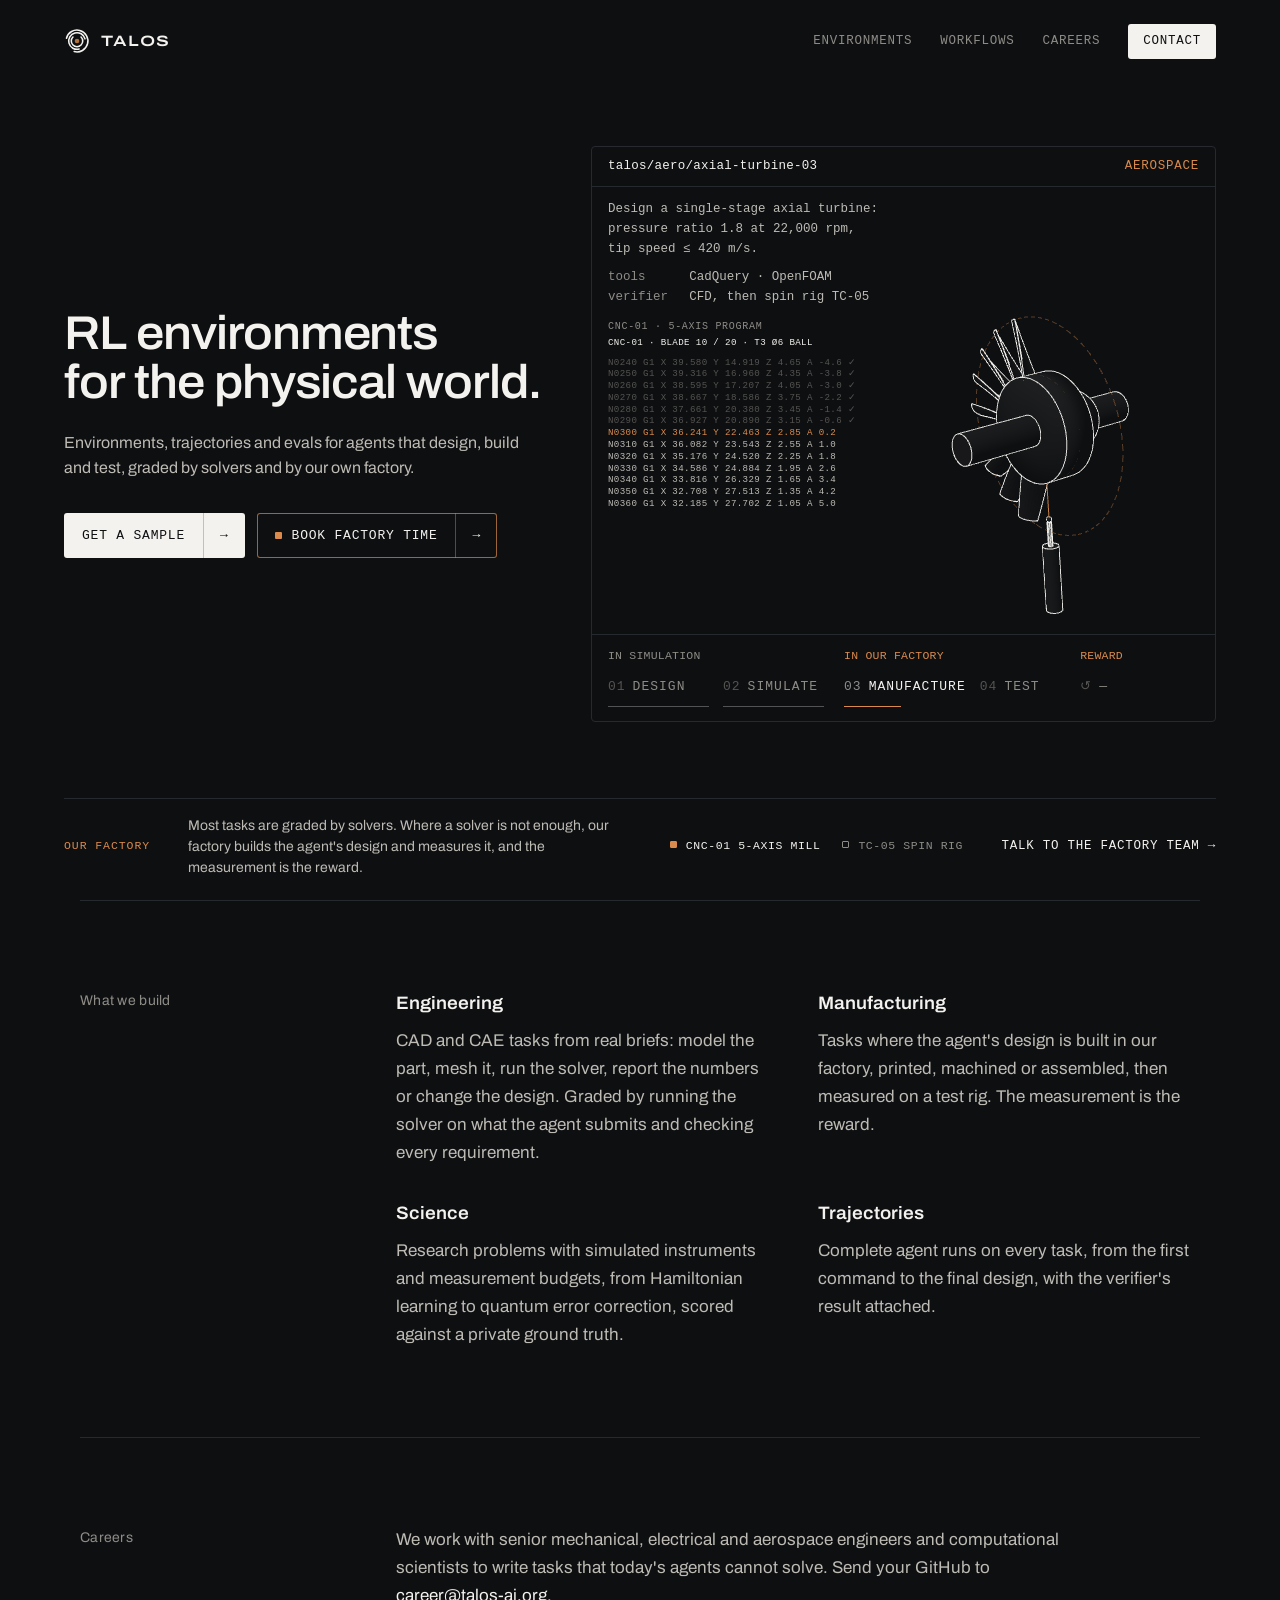
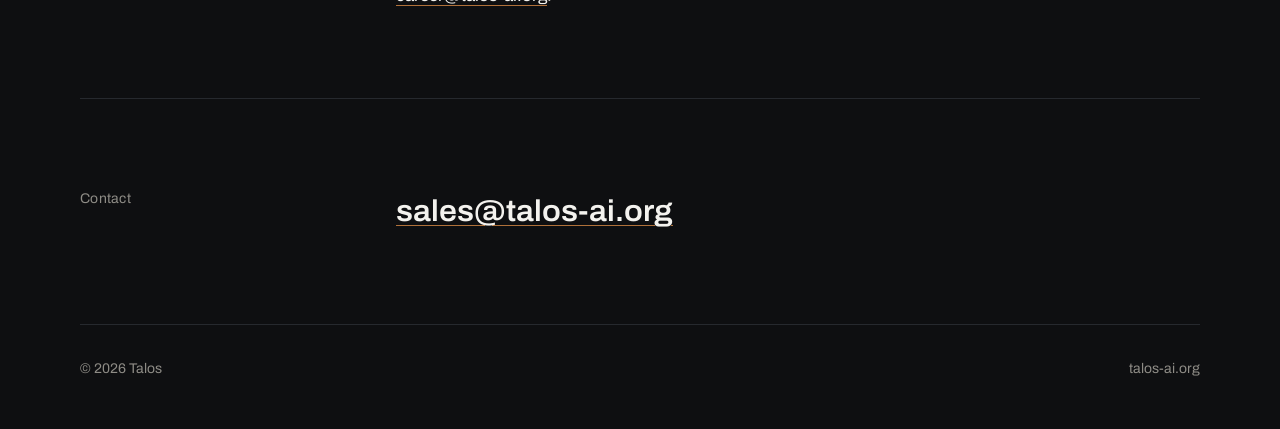
==== commit ebd3f2af: "Drop the benchmark, quality and team sections from the home page Co-Authored-By: Claude Fable 5.1 <n" ====
--- a/index.html
+++ b/index.html
@@ -385,28 +385,6 @@
         <dd>Complete agent runs on every task, from the first command to the final design, with the verifier's result attached.</dd>
       </div>
     </dl>
-  </div>
-</section>
-
-<section class="sec" aria-labelledby="today-h">
-  <h2 class="label" id="today-h">Where agents stand</h2>
-  <div class="content">
-    <p>On <a href="https://4dcodebench.com/">4DCodeBench</a>, 200 videos to reproduce as simulation code, the best frontier agent scores 0.79 overall and 0.67 on dynamic scenes. That gap is what these environments train.</p>
-  </div>
-</section>
-
-<section class="sec" aria-labelledby="quality-h">
-  <h2 class="label" id="quality-h">Quality</h2>
-  <div class="content">
-    <p>Every task pins its environment and runs its verifier in a separate container without network access, with no LLM judge. Simulation tasks are graded by running the agent's design through the solver and checking every requirement: mass, stress, clearances, impedance. Factory tasks are graded by the measurement from the test rig, against the same requirements. Science tasks are scored from evidence the verifier checks itself, such as instrument logs and measurement budgets, never from the agent's own report. The reference solution passes every verifier before a task ships.</p>
-    <p>Tasks ship in the Harbor format, with a task.toml, environment, tests and a reference solution for each one, and trajectories as JSON.</p>
-  </div>
-</section>
-
-<section class="sec" aria-labelledby="team-h">
-  <h2 class="label" id="team-h">Team</h2>
-  <div class="content">
-    <p>Talos is founded by Yuxi Xiao, formerly at Google DeepMind and ByteDance Seed. He builds the models that let AI see the physical world in 3D: SpatialTracker, 1.4 million downloads and three CVPR Highlights. He grew up around his parents' electronics factory in Shenzhen, where a new product means weeks of tooling and samples.</p>
   </div>
 </section>
 
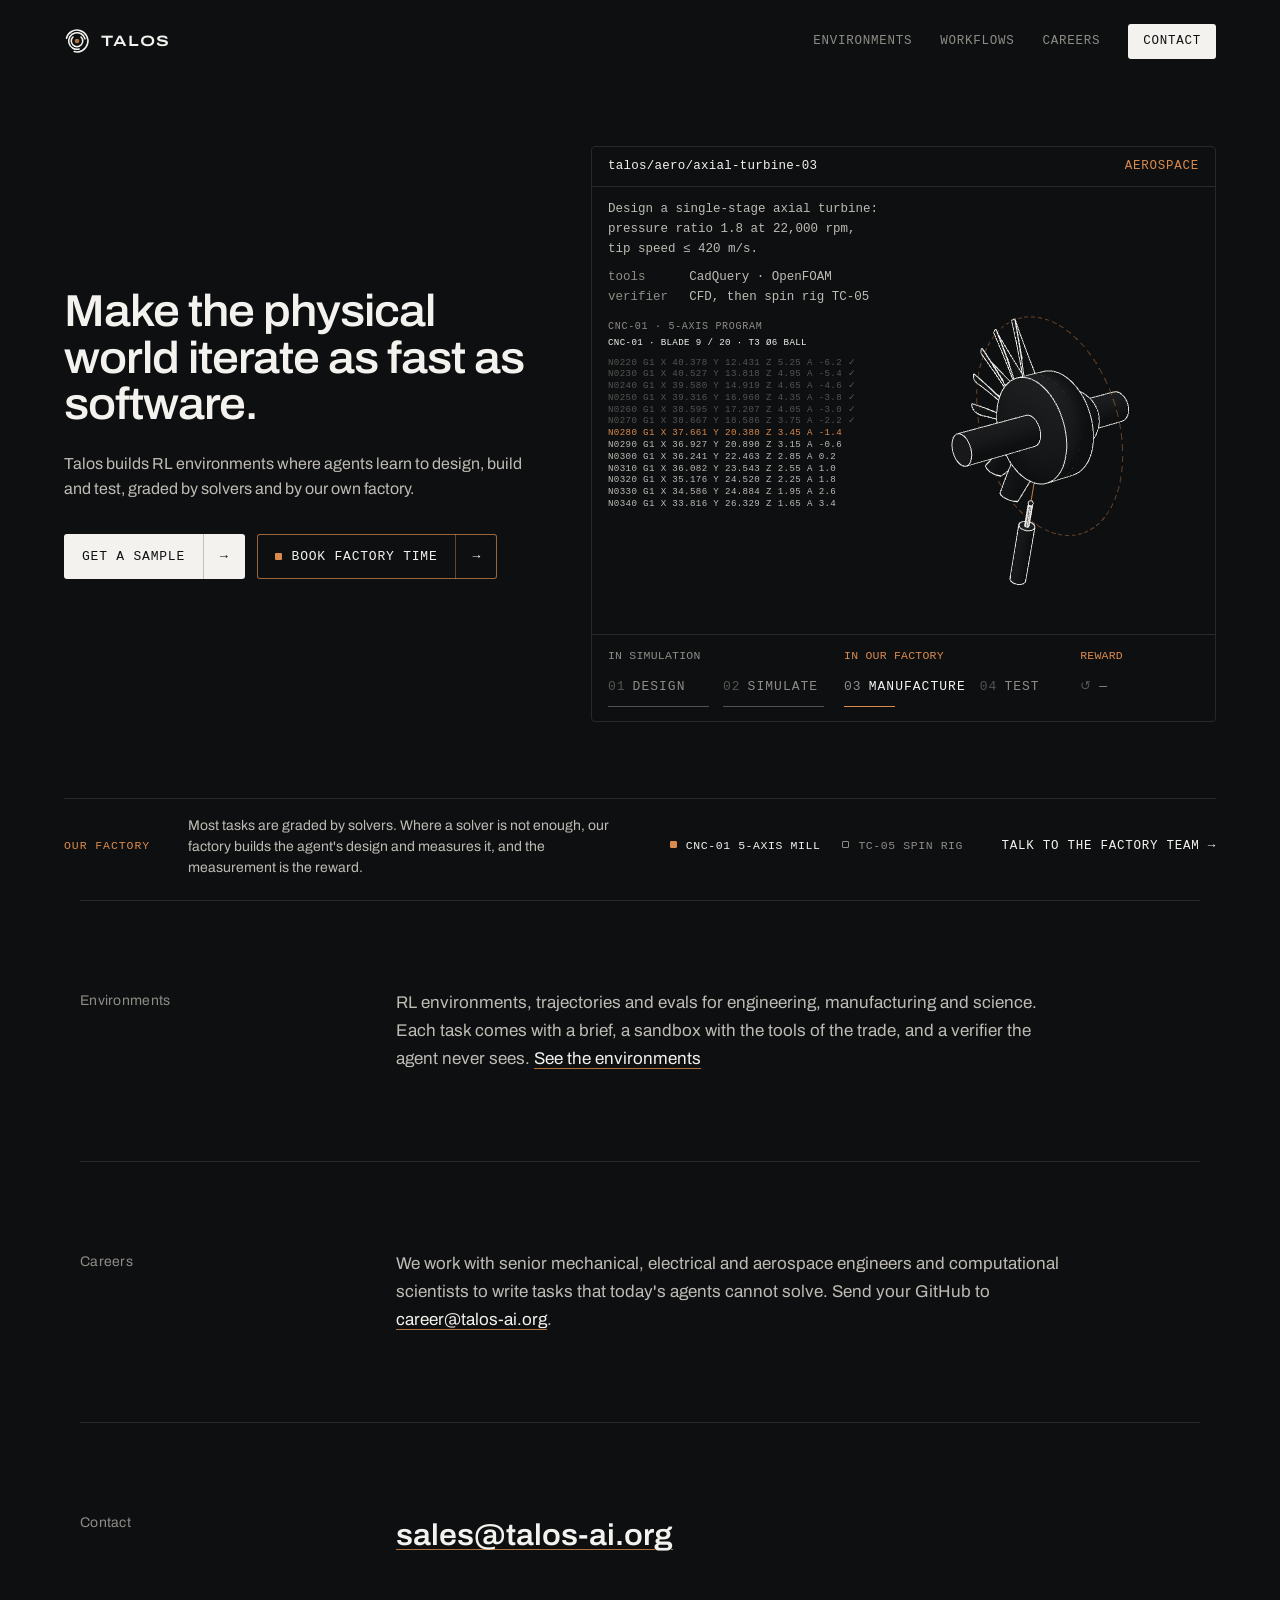
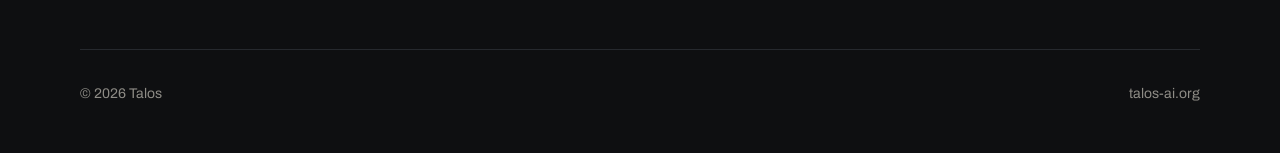
==== commit 79a26927: "Put the vision on the home page and the product on /environments/ Home: 'Make the physical world ite" ====
--- a/index.html
+++ b/index.html
@@ -10,12 +10,12 @@
 <link rel="manifest" href="/site.webmanifest">
 <meta name="theme-color" content="#0E0F11">
 <meta property="og:type" content="website">
-<meta property="og:title" content="Talos · RL environments for the physical world">
+<meta property="og:title" content="Talos · Make the physical world iterate as fast as software">
 <meta property="og:description" content="RL environments, trajectories and evals for agents that design, build and test, graded by solvers and by our own factory.">
 <meta property="og:url" content="https://talos-ai.org/">
 <meta property="og:image" content="https://talos-ai.org/og-image.png">
 <meta name="twitter:card" content="summary_large_image">
-<title>Talos · RL environments for the physical world</title>
+<title>Talos · Make the physical world iterate as fast as software</title>
 <link rel="preload" href="/fonts/archivo-variable.woff2" as="font" type="font/woff2" crossorigin>
 <!-- the import map must precede any module load, modulepreload included -->
 <script type="importmap">{"imports":{"three":"/vendor/three/three.module.min.js","three/addons/":"/vendor/three/addons/"}}</script>
@@ -127,7 +127,7 @@
 }
 h1 {
   margin: 0; color: var(--line);
-  font-size: clamp(36px, 3.7vw, 54px); font-weight: 560; font-stretch: 106%;
+  font-size: clamp(34px, 3.5vw, 52px); font-weight: 560; font-stretch: 106%;
   line-height: 1.04; letter-spacing: -0.022em;
 }
 .sub { margin: 24px 0 0; max-width: 32em; font-size: clamp(16px, 1.2vw, 18px); line-height: 1.55; }
@@ -261,6 +261,9 @@
   .top nav { gap: 16px; }
   .loop { grid-template-columns: 1fr 1fr; }
   .loop .grp:last-child { display: none; }
+  .loop { gap: 14px; }
+  .loop ol { gap: 10px; }
+  .loop li { font-size: 11.5px; letter-spacing: 0.04em; }
   .chart, .inst { display: none; }
   .spec { max-width: 70%; }
   .live { display: none; }
@@ -284,7 +287,7 @@
     <span>TALOS</span>
   </a>
   <nav aria-label="Main">
-    <a href="#environments">Environments</a>
+    <a href="/environments/">Environments</a>
     <a href="/workflows/">Workflows</a>
     <a href="#careers">Careers</a>
     <a class="cta" href="#contact">Contact</a>
@@ -293,8 +296,8 @@
 
   <section class="hero">
     <div class="copy">
-      <h1>RL environments<br>for the physical world.</h1>
-      <p class="sub">Environments, trajectories and evals for agents that design, build and test, graded by solvers and by our own factory.</p>
+      <h1>Make the physical world iterate as fast as software.</h1>
+      <p class="sub">Talos builds RL environments where agents learn to design, build and test, graded by solvers and by our own factory.</p>
       <div class="actions">
         <a class="btn" href="mailto:sales@talos-ai.org?subject=Data%20sample"><span>Get a sample</span><span class="arr" aria-hidden="true">→</span></a>
         <!-- swap the mailto for a booking link (Cal.com, Calendly) once there is one -->
@@ -364,27 +367,10 @@
 
 <div class="wrap">
 <main>
-<section class="sec" id="environments" aria-labelledby="build-h">
-  <h2 class="label" id="build-h">What we build</h2>
+<section class="sec" id="environments" aria-labelledby="env-h">
+  <h2 class="label" id="env-h">Environments</h2>
   <div class="content">
-    <dl class="offer">
-      <div>
-        <dt>Engineering</dt>
-        <dd>CAD and CAE tasks from real briefs: model the part, mesh it, run the solver, report the numbers or change the design. Graded by running the solver on what the agent submits and checking every requirement.</dd>
-      </div>
-      <div>
-        <dt>Manufacturing</dt>
-        <dd>Tasks where the agent's design is built in our factory, printed, machined or assembled, then measured on a test rig. The measurement is the reward.</dd>
-      </div>
-      <div>
-        <dt>Science</dt>
-        <dd>Research problems with simulated instruments and measurement budgets, from Hamiltonian learning to quantum error correction, scored against a private ground truth.</dd>
-      </div>
-      <div>
-        <dt>Trajectories</dt>
-        <dd>Complete agent runs on every task, from the first command to the final design, with the verifier's result attached.</dd>
-      </div>
-    </dl>
+    <p>RL environments, trajectories and evals for engineering, manufacturing and science. Each task comes with a brief, a sandbox with the tools of the trade, and a verifier the agent never sees. <a href="/environments/">See the environments</a></p>
   </div>
 </section>
 
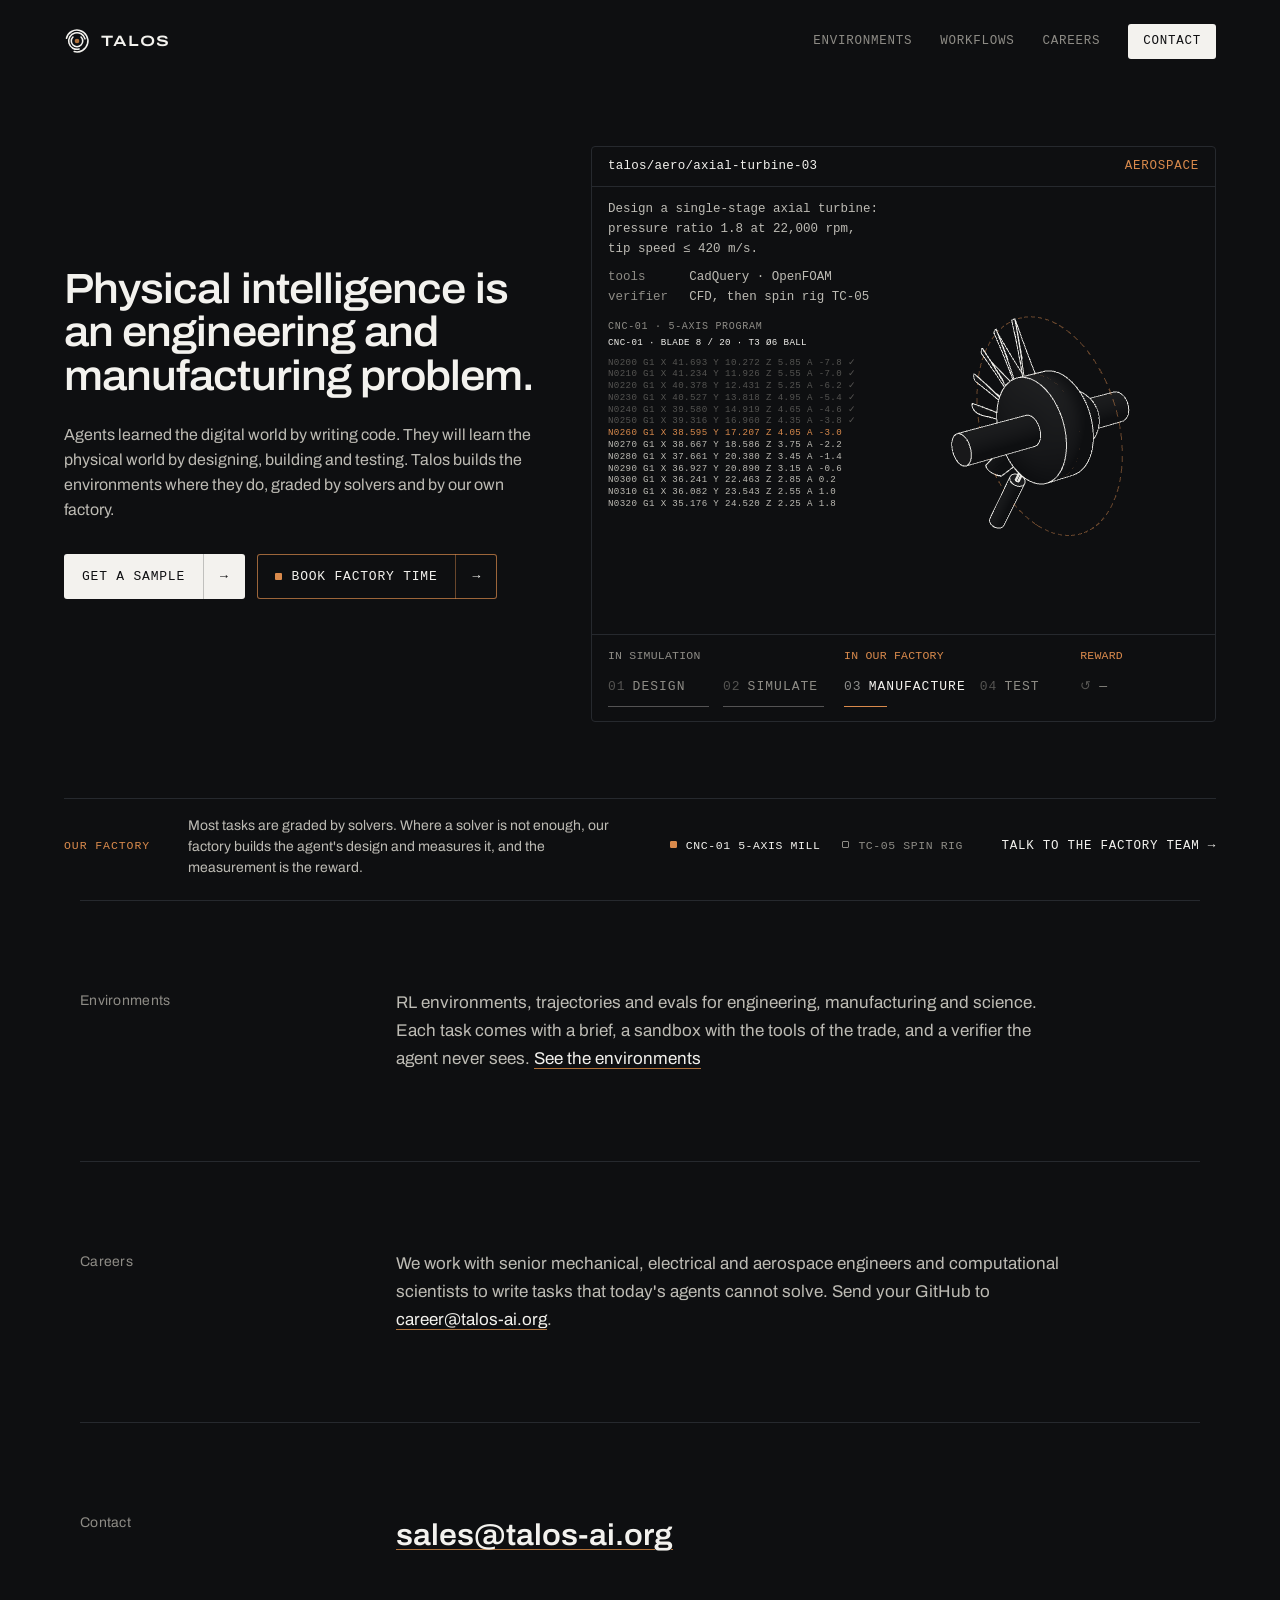
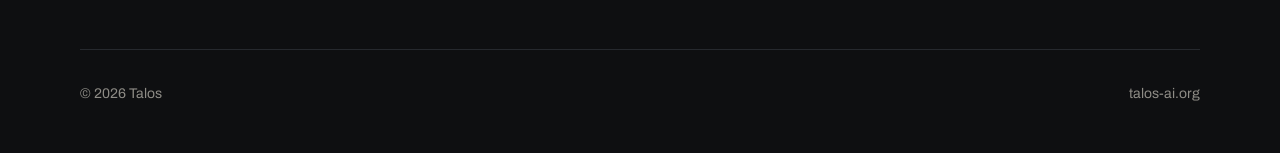
==== commit 8d673380: "Home page headline: the bet Physical intelligence is an engineering and manufacturing problem; agent" ====
--- a/index.html
+++ b/index.html
@@ -3,19 +3,19 @@
 <head>
 <meta charset="utf-8">
 <meta name="viewport" content="width=device-width, initial-scale=1, viewport-fit=cover">
-<meta name="description" content="RL environments, trajectories and evals for agents that design, build and test, graded by solvers and by our own factory.">
+<meta name="description" content="Agents learned the digital world by writing code. They will learn the physical world by designing, building and testing. Talos builds the RL environments where they do, graded by solvers and by our own factory.">
 <link rel="icon" href="/favicon.ico" sizes="any">
 <link rel="icon" href="/favicon.svg" type="image/svg+xml">
 <link rel="apple-touch-icon" href="/apple-touch-icon.png">
 <link rel="manifest" href="/site.webmanifest">
 <meta name="theme-color" content="#0E0F11">
 <meta property="og:type" content="website">
-<meta property="og:title" content="Talos · Make the physical world iterate as fast as software">
-<meta property="og:description" content="RL environments, trajectories and evals for agents that design, build and test, graded by solvers and by our own factory.">
+<meta property="og:title" content="Talos · Physical intelligence is an engineering and manufacturing problem">
+<meta property="og:description" content="Agents learned the digital world by writing code. They will learn the physical world by designing, building and testing. Talos builds the RL environments where they do, graded by solvers and by our own factory.">
 <meta property="og:url" content="https://talos-ai.org/">
 <meta property="og:image" content="https://talos-ai.org/og-image.png">
 <meta name="twitter:card" content="summary_large_image">
-<title>Talos · Make the physical world iterate as fast as software</title>
+<title>Talos · Physical intelligence is an engineering and manufacturing problem</title>
 <link rel="preload" href="/fonts/archivo-variable.woff2" as="font" type="font/woff2" crossorigin>
 <!-- the import map must precede any module load, modulepreload included -->
 <script type="importmap">{"imports":{"three":"/vendor/three/three.module.min.js","three/addons/":"/vendor/three/addons/"}}</script>
@@ -127,7 +127,7 @@
 }
 h1 {
   margin: 0; color: var(--line);
-  font-size: clamp(34px, 3.5vw, 52px); font-weight: 560; font-stretch: 106%;
+  font-size: clamp(32px, 3.3vw, 48px); font-weight: 560; font-stretch: 106%;
   line-height: 1.04; letter-spacing: -0.022em;
 }
 .sub { margin: 24px 0 0; max-width: 32em; font-size: clamp(16px, 1.2vw, 18px); line-height: 1.55; }
@@ -296,8 +296,8 @@
 
   <section class="hero">
     <div class="copy">
-      <h1>Make the physical world iterate as fast as software.</h1>
-      <p class="sub">Talos builds RL environments where agents learn to design, build and test, graded by solvers and by our own factory.</p>
+      <h1>Physical intelligence is an engineering and manufacturing problem.</h1>
+      <p class="sub">Agents learned the digital world by writing code. They will learn the physical world by designing, building and testing. Talos builds the environments where they do, graded by solvers and by our own factory.</p>
       <div class="actions">
         <a class="btn" href="mailto:sales@talos-ai.org?subject=Data%20sample"><span>Get a sample</span><span class="arr" aria-hidden="true">→</span></a>
         <!-- swap the mailto for a booking link (Cal.com, Calendly) once there is one -->
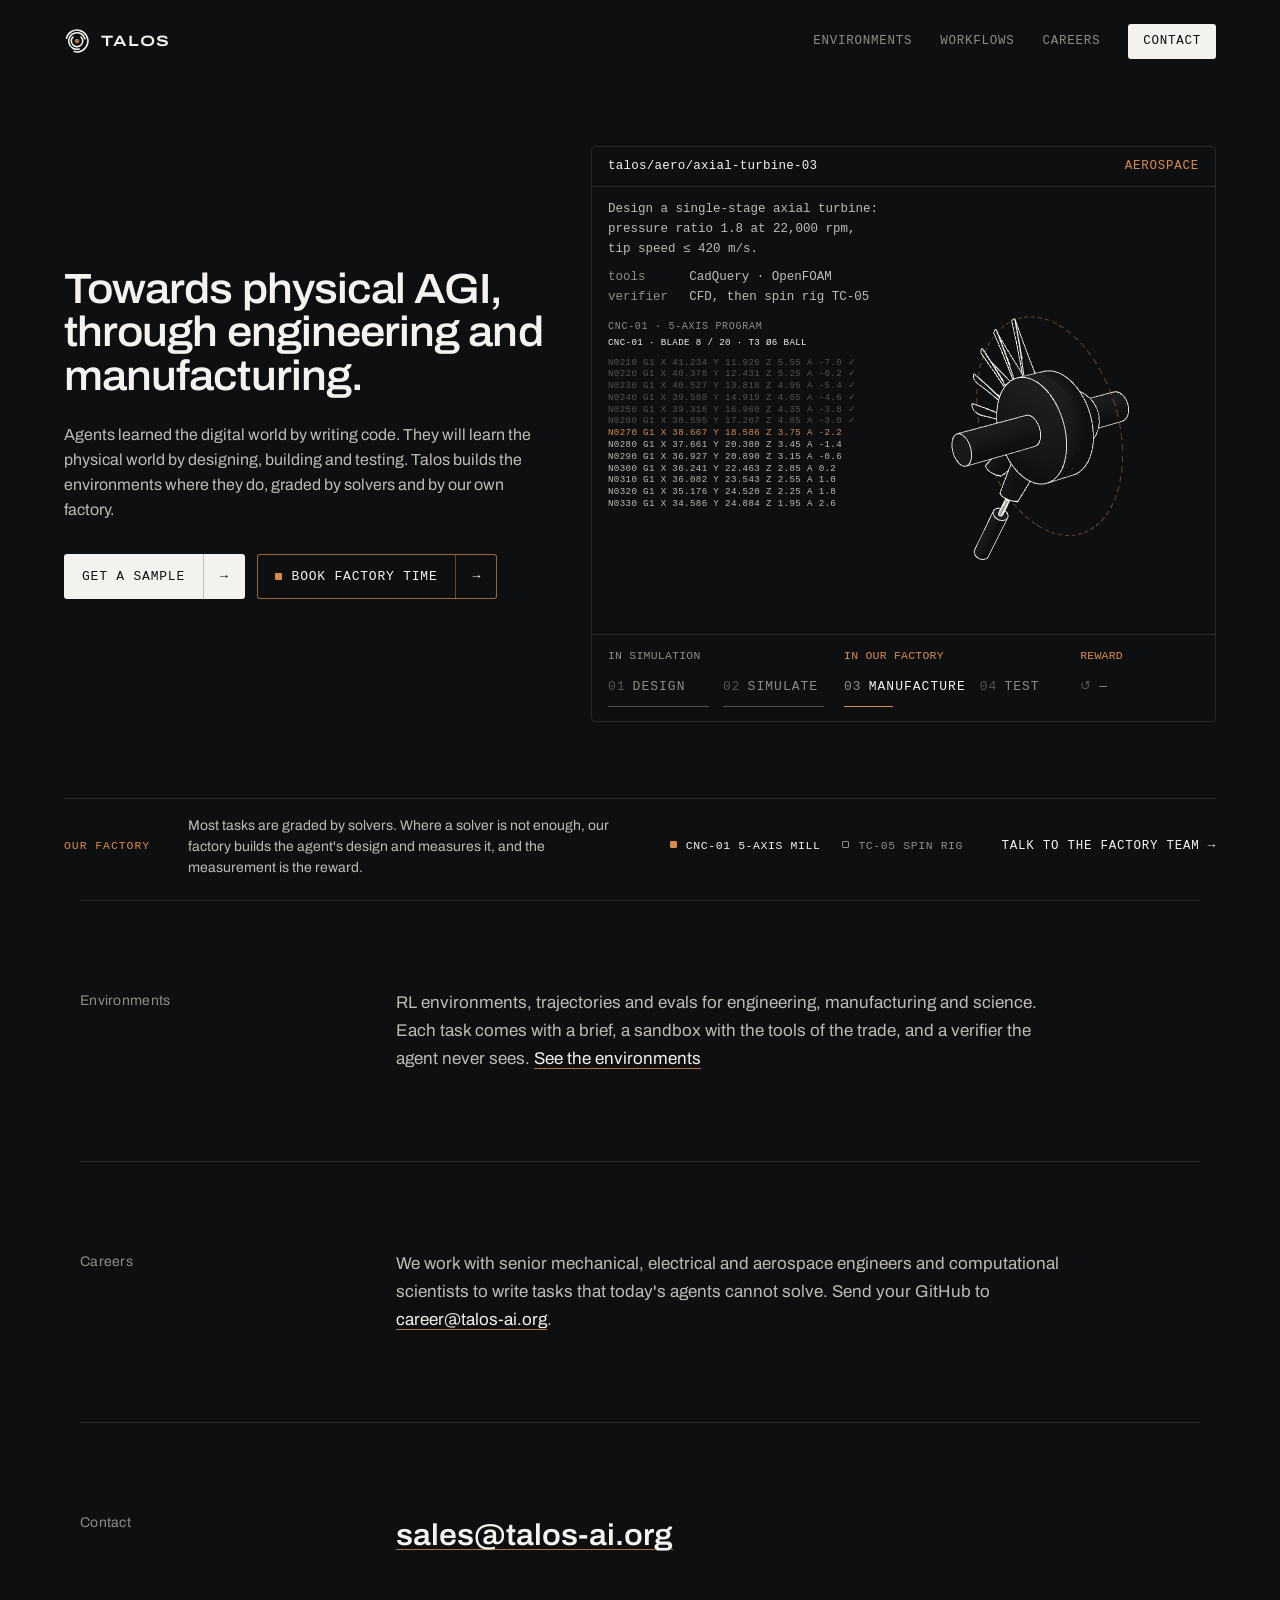
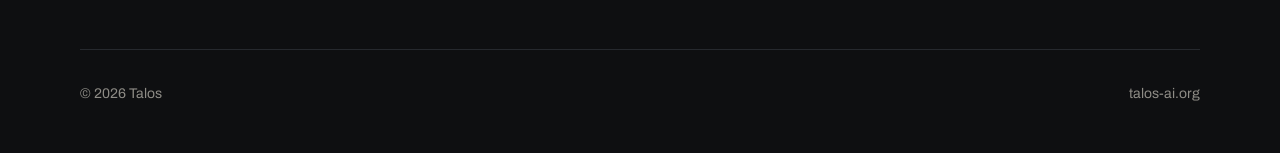
==== commit 816d881e: "Home page headline: towards physical AGI Co-Authored-By: Claude Fable 5.1 <noreply@anthropic.com>" ====
--- a/index.html
+++ b/index.html
@@ -10,12 +10,12 @@
 <link rel="manifest" href="/site.webmanifest">
 <meta name="theme-color" content="#0E0F11">
 <meta property="og:type" content="website">
-<meta property="og:title" content="Talos · Physical intelligence is an engineering and manufacturing problem">
+<meta property="og:title" content="Talos · Towards physical AGI, through engineering and manufacturing">
 <meta property="og:description" content="Agents learned the digital world by writing code. They will learn the physical world by designing, building and testing. Talos builds the RL environments where they do, graded by solvers and by our own factory.">
 <meta property="og:url" content="https://talos-ai.org/">
 <meta property="og:image" content="https://talos-ai.org/og-image.png">
 <meta name="twitter:card" content="summary_large_image">
-<title>Talos · Physical intelligence is an engineering and manufacturing problem</title>
+<title>Talos · Towards physical AGI, through engineering and manufacturing</title>
 <link rel="preload" href="/fonts/archivo-variable.woff2" as="font" type="font/woff2" crossorigin>
 <!-- the import map must precede any module load, modulepreload included -->
 <script type="importmap">{"imports":{"three":"/vendor/three/three.module.min.js","three/addons/":"/vendor/three/addons/"}}</script>
@@ -296,7 +296,7 @@
 
   <section class="hero">
     <div class="copy">
-      <h1>Physical intelligence is an engineering and manufacturing problem.</h1>
+      <h1>Towards physical AGI, through engineering and manufacturing.</h1>
       <p class="sub">Agents learned the digital world by writing code. They will learn the physical world by designing, building and testing. Talos builds the environments where they do, graded by solvers and by our own factory.</p>
       <div class="actions">
         <a class="btn" href="mailto:sales@talos-ai.org?subject=Data%20sample"><span>Get a sample</span><span class="arr" aria-hidden="true">→</span></a>
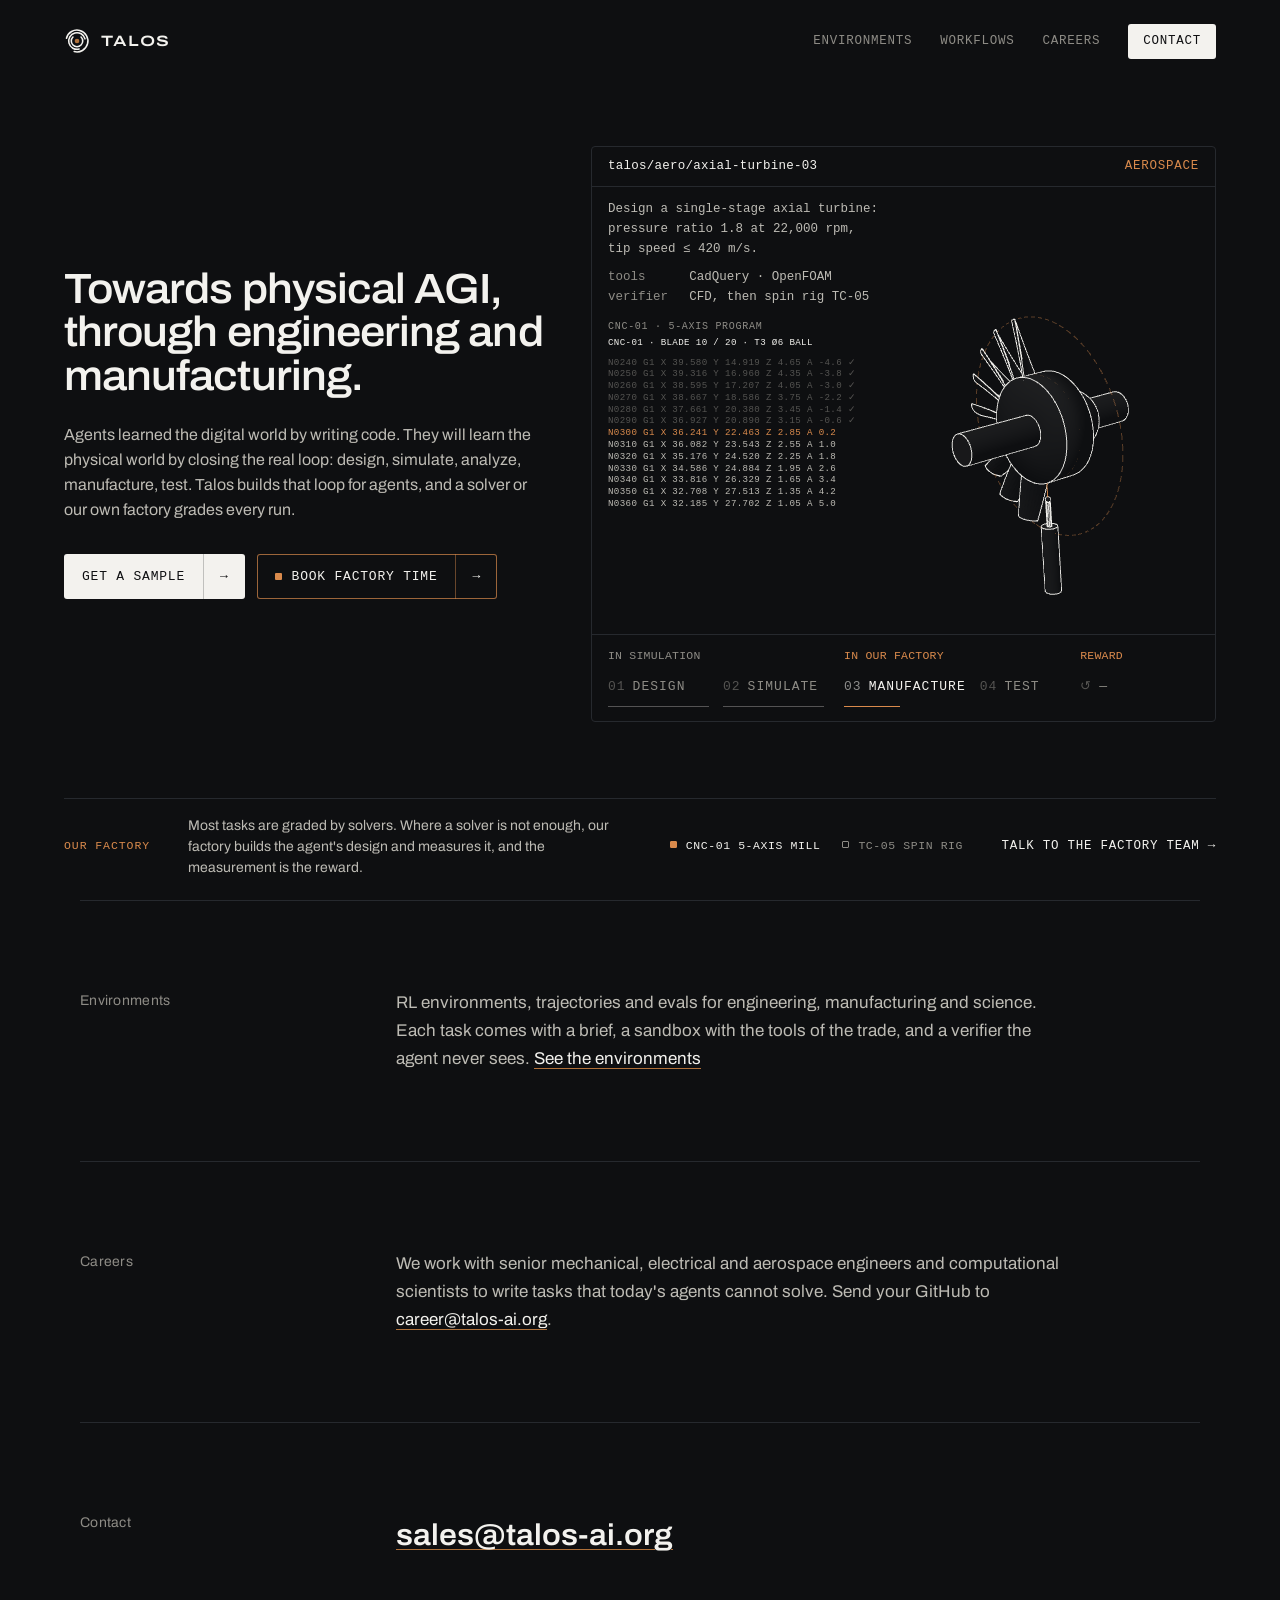
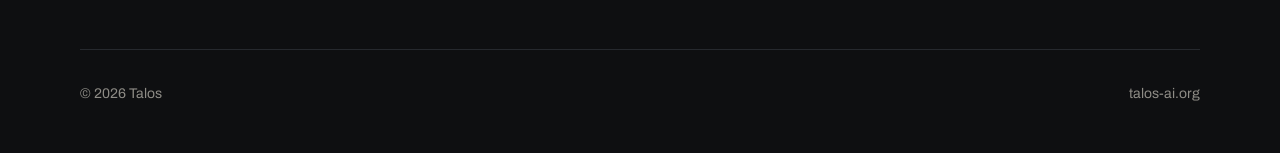
==== commit eb162b06: "Subtitle: Talos builds the real loop for agents Co-Authored-By: Claude Fable 5.1 <noreply@anthropic." ====
--- a/index.html
+++ b/index.html
@@ -3,7 +3,7 @@
 <head>
 <meta charset="utf-8">
 <meta name="viewport" content="width=device-width, initial-scale=1, viewport-fit=cover">
-<meta name="description" content="Agents learned the digital world by writing code. They will learn the physical world by designing, building and testing. Talos builds the RL environments where they do, graded by solvers and by our own factory.">
+<meta name="description" content="Agents learned the digital world by writing code. They will learn the physical world by closing the real loop: design, simulate, analyze, manufacture, test. Talos builds that loop for agents, and a solver or our own factory grades every run.">
 <link rel="icon" href="/favicon.ico" sizes="any">
 <link rel="icon" href="/favicon.svg" type="image/svg+xml">
 <link rel="apple-touch-icon" href="/apple-touch-icon.png">
@@ -11,7 +11,7 @@
 <meta name="theme-color" content="#0E0F11">
 <meta property="og:type" content="website">
 <meta property="og:title" content="Talos · Towards physical AGI, through engineering and manufacturing">
-<meta property="og:description" content="Agents learned the digital world by writing code. They will learn the physical world by designing, building and testing. Talos builds the RL environments where they do, graded by solvers and by our own factory.">
+<meta property="og:description" content="Agents learned the digital world by writing code. They will learn the physical world by closing the real loop: design, simulate, analyze, manufacture, test. Talos builds that loop for agents, and a solver or our own factory grades every run.">
 <meta property="og:url" content="https://talos-ai.org/">
 <meta property="og:image" content="https://talos-ai.org/og-image.png">
 <meta name="twitter:card" content="summary_large_image">
@@ -297,7 +297,7 @@
   <section class="hero">
     <div class="copy">
       <h1>Towards physical AGI, through engineering and manufacturing.</h1>
-      <p class="sub">Agents learned the digital world by writing code. They will learn the physical world by designing, building and testing. Talos builds the environments where they do, graded by solvers and by our own factory.</p>
+      <p class="sub">Agents learned the digital world by writing code. They will learn the physical world by closing the real loop: design, simulate, analyze, manufacture, test. Talos builds that loop for agents, and a solver or our own factory grades every run.</p>
       <div class="actions">
         <a class="btn" href="mailto:sales@talos-ai.org?subject=Data%20sample"><span>Get a sample</span><span class="arr" aria-hidden="true">→</span></a>
         <!-- swap the mailto for a booking link (Cal.com, Calendly) once there is one -->
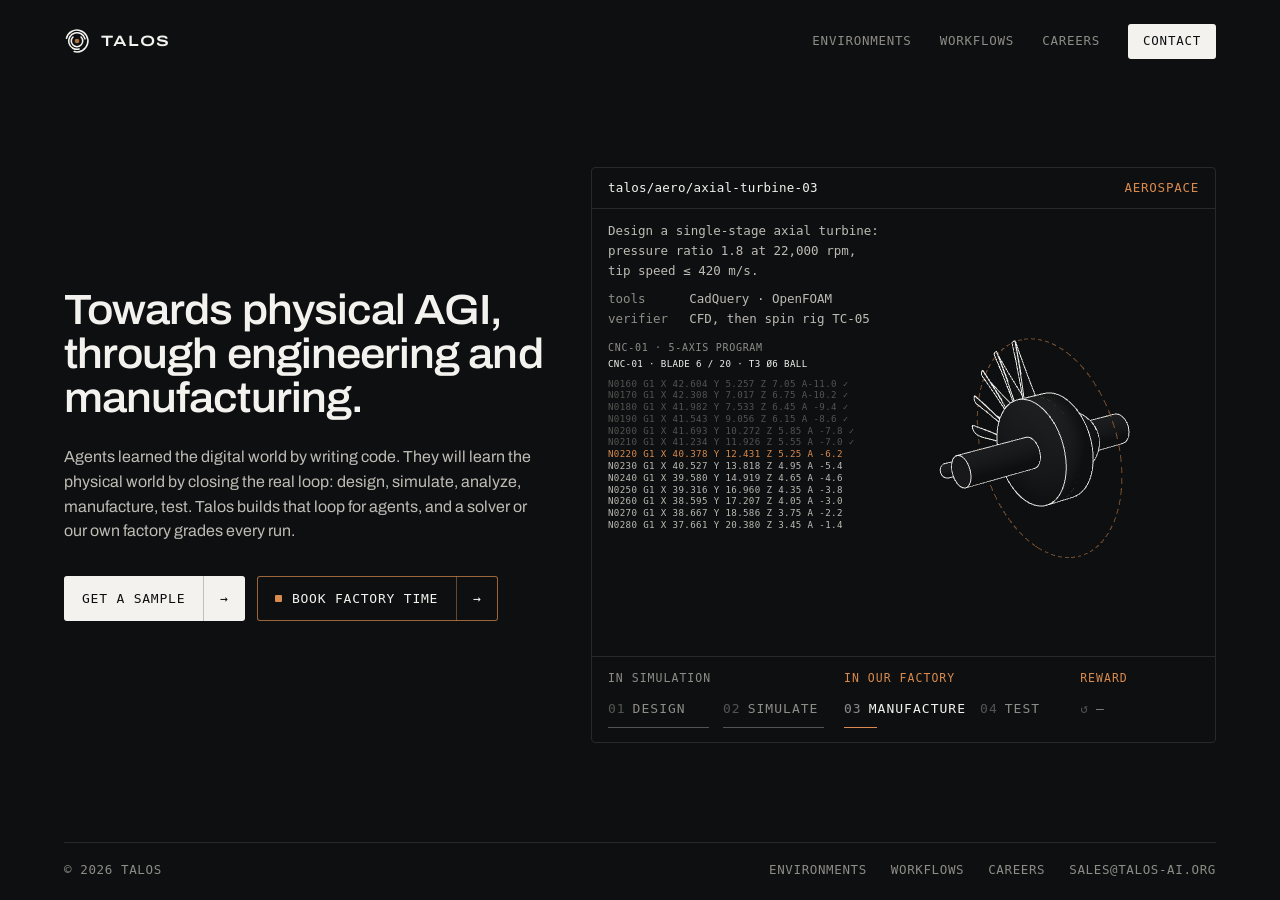
==== commit 81d35bcf: "Home page is one screen; the stage scales as one piece on phones The factory band and the sections b" ====
--- a/index.html
+++ b/index.html
@@ -67,35 +67,13 @@
 .wrap { max-width: 1120px; margin-inline: auto; }
 
 
-.sec {
-  display: grid;
-  grid-template-columns: minmax(0, 1fr) minmax(0, 3fr);
-  gap: 16px 48px;
-  padding-block: clamp(48px, 7vw, 88px);
-  border-top: 1px solid var(--rule);
-}
-.label { margin: 0; color: var(--muted); font-size: 14px; font-weight: 400; letter-spacing: 0.02em; }
-.content { min-width: 0; }
-.content > p { margin: 0; max-width: 40em; }
-.content > p + p { margin-top: 16px; }
-
-.offer { display: grid; grid-template-columns: repeat(2, minmax(0, 1fr)); gap: 32px 40px; margin: 0; }
-.offer div { min-width: 0; }
-.offer dt { color: var(--paper); font-size: 18px; font-weight: 600; font-stretch: 105%; }
-.offer dd { margin: 8px 0 0; }
-
-.email { font-size: clamp(22px, 2.6vw, 30px); font-weight: 600; font-stretch: 105%; overflow-wrap: anywhere; }
-
-.foot { display: flex; flex-wrap: wrap; justify-content: space-between; gap: 8px 24px; padding-block: 32px 48px; border-top: 1px solid var(--rule); color: var(--muted); font-size: 14px; }
+.foot {
+  display: flex; flex-wrap: wrap; justify-content: space-between; gap: 8px 24px; padding-block: 18px 22px;
+  border-top: 1px solid var(--rule); color: var(--muted); font: 12.5px/1.4 var(--code); letter-spacing: 0.05em; text-transform: uppercase;
+}
+.foot nav { display: flex; flex-wrap: wrap; gap: 8px 24px; }
 .foot a { color: var(--muted); text-decoration: none; }
 .foot a:hover { color: var(--paper); }
-
-@media (max-width: 900px) {
-  .offer { grid-template-columns: minmax(0, 1fr); max-width: 40em; }
-}
-@media (max-width: 760px) {
-  .sec { grid-template-columns: minmax(0, 1fr); }
-}
 
 /* first screen */
 :root {
@@ -226,32 +204,14 @@
 .loop .done::after { opacity: 0.3; }
 .loop .rv.has { color: var(--hot); }
 
-/* the factory, as a supporting line under the product */
-.fband {
-  display: grid; grid-template-columns: auto minmax(0, 1fr) auto auto; align-items: center;
-  gap: 12px clamp(20px, 3vw, 48px); padding: 16px 0 22px; border-top: 1px solid var(--rule);
-  font-size: 14px; line-height: 1.5;
-}
-.flabel { font: 11.5px/1.4 var(--mono); letter-spacing: 0.08em; text-transform: uppercase; color: var(--hot); }
-.fband p { margin: 0; max-width: 46em; }
-.live {
-  display: flex; gap: 22px; margin: 0; padding: 0; list-style: none; white-space: nowrap;
-  font: 11.5px/1.4 var(--mono); letter-spacing: 0.05em; text-transform: uppercase; color: var(--muted);
-}
-.live i { display: inline-block; width: 7px; height: 7px; margin-right: 9px; vertical-align: 1px; border: 1px solid var(--muted); border-radius: 1px; }
-.live .on { color: var(--line); }
-.live .on i { background: var(--hot); border-color: var(--hot); }
-.flink { font: 12.5px/1 var(--mono); letter-spacing: 0.06em; text-transform: uppercase; color: var(--line); text-decoration: none; white-space: nowrap; }
-.fband, .fband p { color: var(--text); }
-.flink:hover { color: var(--hot); }
-
 .no-webgl canvas, .no-webgl .chart, .no-webgl .inst { display: none; }
 
 @media (max-width: 980px) {
-  .hero { grid-template-columns: 1fr; align-items: start; }
-  .stage { height: clamp(420px, 64vh, 620px); }
-  .fband { grid-template-columns: auto minmax(0, 1fr); }
-  .live, .flink { grid-column: 2; }
+  .hero { grid-template-columns: minmax(0, 1fr); align-items: start; }
+  /* the stage keeps its desktop layout at 760 × 540 and is scaled to the width available (see fitStage);
+     the wrapper must not let the unscaled width widen the page */
+  .stage-wrap { position: relative; width: 100%; overflow: hidden; }
+  .stage { width: 760px; height: 540px; transform-origin: 0 0; }
 }
 @media (max-width: 760px) {
   .top nav a:not(.cta) { display: none; }
@@ -259,14 +219,7 @@
 @media (max-width: 560px) {
   h1 { font-size: clamp(30px, 8.6vw, 38px); }
   .top nav { gap: 16px; }
-  .loop { grid-template-columns: 1fr 1fr; }
-  .loop .grp:last-child { display: none; }
-  .loop { gap: 14px; }
-  .loop ol { gap: 10px; }
-  .loop li { font-size: 11.5px; letter-spacing: 0.04em; }
-  .chart, .inst { display: none; }
-  .spec { max-width: 70%; }
-  .live { display: none; }
+  .foot { justify-content: flex-start; }
 }
 @media (prefers-reduced-motion: reduce) {
   .btn.factory i { animation: none; }
@@ -289,8 +242,8 @@
   <nav aria-label="Main">
     <a href="/environments/">Environments</a>
     <a href="/workflows/">Workflows</a>
-    <a href="#careers">Careers</a>
-    <a class="cta" href="#contact">Contact</a>
+    <a href="mailto:career@talos-ai.org?subject=Careers">Careers</a>
+    <a class="cta" href="mailto:sales@talos-ai.org">Contact</a>
   </nav>
 </header>
 
@@ -305,6 +258,7 @@
       </div>
     </div>
 
+    <div class="stage-wrap">
     <div class="stage" role="img" aria-label="One environment at a time: an FPGA carrier board, an axial turbine stage and a six-axis robot arm. The agent's design is drawn, simulated, manufactured in our factory and tested, and the measured result becomes the reward.">
       <div class="stage-head" aria-hidden="true"><span class="id">talos/ee/ddr3-carrier-07</span><span class="dom">Electrical</span></div>
       <div class="view">
@@ -352,47 +306,18 @@
         </div>
       </div>
     </div>
+    </div>
   </section>
 
-  <section class="fband" id="factory" aria-label="Our factory">
-    <span class="flabel">Our factory</span>
-    <p>Most tasks are graded by solvers. Where a solver is not enough, our factory builds the agent's design and measures it, and the measurement is the reward.</p>
-    <ul class="live" aria-hidden="true">
-      <li data-k="build"><i></i><span></span></li>
-      <li data-k="test"><i></i><span></span></li>
-    </ul>
-    <a class="flink" href="mailto:sales@talos-ai.org?subject=Factory">Talk to the factory team →</a>
-  </section>
-</div>
-
-<div class="wrap">
-<main>
-<section class="sec" id="environments" aria-labelledby="env-h">
-  <h2 class="label" id="env-h">Environments</h2>
-  <div class="content">
-    <p>RL environments, trajectories and evals for engineering, manufacturing and science. Each task comes with a brief, a sandbox with the tools of the trade, and a verifier the agent never sees. <a href="/environments/">See the environments</a></p>
-  </div>
-</section>
-
-<section class="sec" id="careers" aria-labelledby="careers-h">
-  <h2 class="label" id="careers-h">Careers</h2>
-  <div class="content">
-    <p>We work with senior mechanical, electrical and aerospace engineers and computational scientists to write tasks that today's agents cannot solve. Send your GitHub to <a href="mailto:career@talos-ai.org?subject=Careers">career@talos-ai.org</a>.</p>
-  </div>
-</section>
-
-<section class="sec" id="contact" aria-labelledby="contact-h">
-  <h2 class="label" id="contact-h">Contact</h2>
-  <div class="content">
-    <a class="email" href="mailto:sales@talos-ai.org">sales@talos-ai.org</a>
-  </div>
-</section>
-</main>
-
-<footer class="foot">
-  <span>© 2026 Talos</span>
-  <a href="#top">talos-ai.org</a>
-</footer>
+  <footer class="foot">
+    <span>© 2026 Talos</span>
+    <nav aria-label="Footer">
+      <a href="/environments/">Environments</a>
+      <a href="/workflows/">Workflows</a>
+      <a href="mailto:career@talos-ai.org?subject=Careers">Careers</a>
+      <a href="mailto:sales@talos-ai.org">sales@talos-ai.org</a>
+    </nav>
+  </footer>
 </div>
 
 <script type="module">
@@ -1444,7 +1369,7 @@
 const head = { id: stage.querySelector('.stage-head .id'), dom: stage.querySelector('.stage-head .dom') };
 const spec = { brief: stage.querySelector('.spec .brief'), tools: stage.querySelector('.spec .tools'), verifier: stage.querySelector('.spec .verifier') };
 const rewardEl = stage.querySelector('.loop .rv');
-const live = [...document.querySelectorAll('.fband .live li')];
+const live = [];
 const instEl = stage.querySelector('.inst');
 const instTitle = instEl.querySelector('.it');
 const gDesign = instEl.querySelector('.g-design'), gSim = instEl.querySelector('.g-sim'), gBuild = instEl.querySelector('.g-build');
@@ -1614,7 +1539,20 @@
 const T0 = SCENE_T + START.simulate + 0.3;
 const t0 = performance.now();
 const now = () => (FIXED_T ?? T0 + (performance.now() - t0) / 1000);
-new ResizeObserver(() => { resize(); placeInst(); if (FIXED_T !== null) frame(now()); }).observe(canvas);
+const stageWrap = document.querySelector('.stage-wrap');
+function fitStage() {
+  if (matchMedia('(max-width: 980px)').matches) {
+    const k = stageWrap.clientWidth / 760;
+    stage.style.transform = `scale(${k.toFixed(4)})`;
+    stageWrap.style.height = Math.round(540 * k) + 'px';
+  } else {
+    stage.style.transform = '';
+    stageWrap.style.height = '';
+  }
+}
+fitStage();
+new ResizeObserver(() => { fitStage(); resize(); placeInst(); if (FIXED_T !== null) frame(now()); }).observe(canvas);
+new ResizeObserver(fitStage).observe(stageWrap);
 resize();
 if (FIXED_T !== null) frame(now());
 else renderer.setAnimationLoop(() => frame(now()));
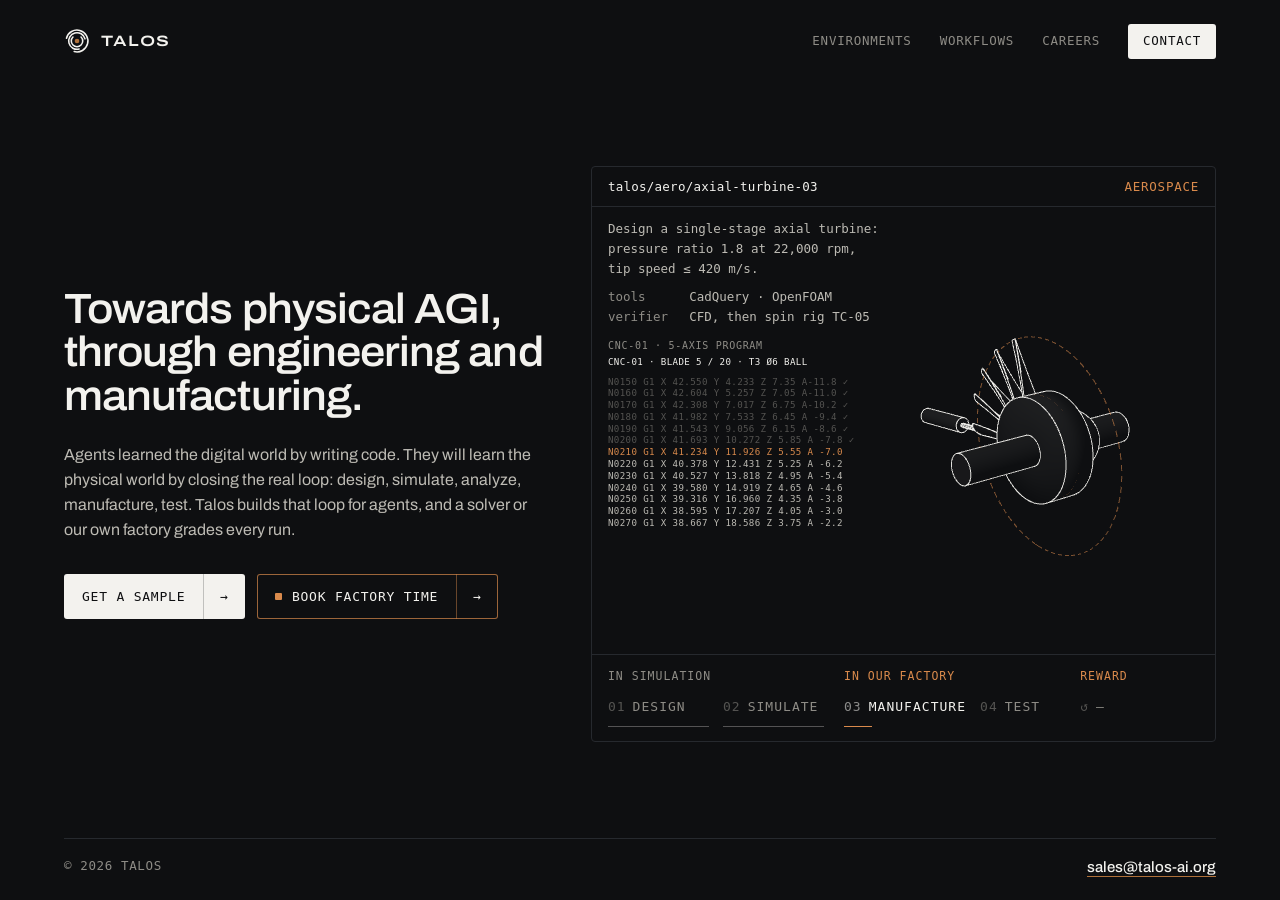
==== commit 8c2f3423: "Footer: the copyright and the sales address only Co-Authored-By: Claude Fable 5.1 <noreply@anthropic" ====
--- a/index.html
+++ b/index.html
@@ -71,9 +71,8 @@
   display: flex; flex-wrap: wrap; justify-content: space-between; gap: 8px 24px; padding-block: 18px 22px;
   border-top: 1px solid var(--rule); color: var(--muted); font: 12.5px/1.4 var(--code); letter-spacing: 0.05em; text-transform: uppercase;
 }
-.foot nav { display: flex; flex-wrap: wrap; gap: 8px 24px; }
-.foot a { color: var(--muted); text-decoration: none; }
-.foot a:hover { color: var(--paper); }
+.foot .mail { color: var(--paper); font: 500 15px/1.4 var(--sans); letter-spacing: 0; text-transform: none; text-decoration: underline; text-decoration-color: var(--bronze); text-underline-offset: 4px; }
+.foot .mail:hover { text-decoration-thickness: 2px; }
 
 /* first screen */
 :root {
@@ -311,12 +310,7 @@
 
   <footer class="foot">
     <span>© 2026 Talos</span>
-    <nav aria-label="Footer">
-      <a href="/environments/">Environments</a>
-      <a href="/workflows/">Workflows</a>
-      <a href="mailto:career@talos-ai.org?subject=Careers">Careers</a>
-      <a href="mailto:sales@talos-ai.org">sales@talos-ai.org</a>
-    </nav>
+    <a class="mail" href="mailto:sales@talos-ai.org">sales@talos-ai.org</a>
   </footer>
 </div>
 
